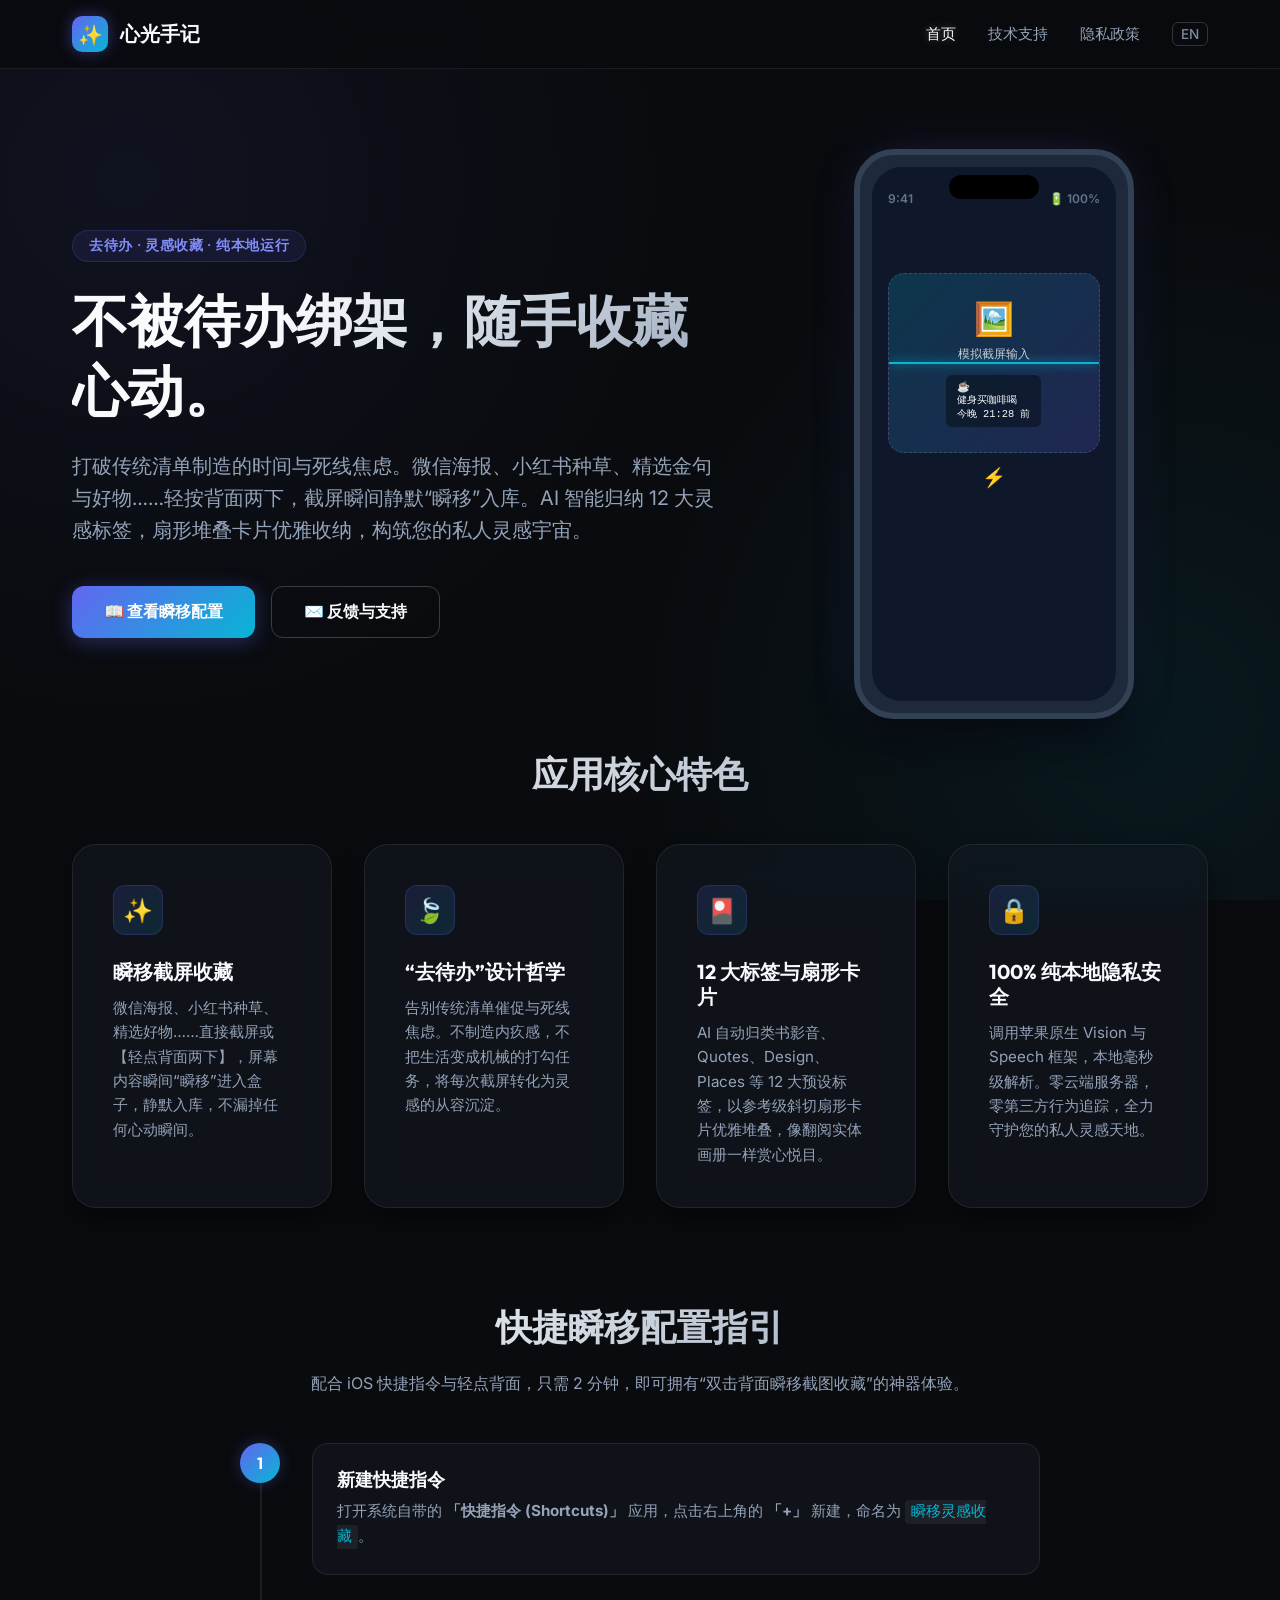
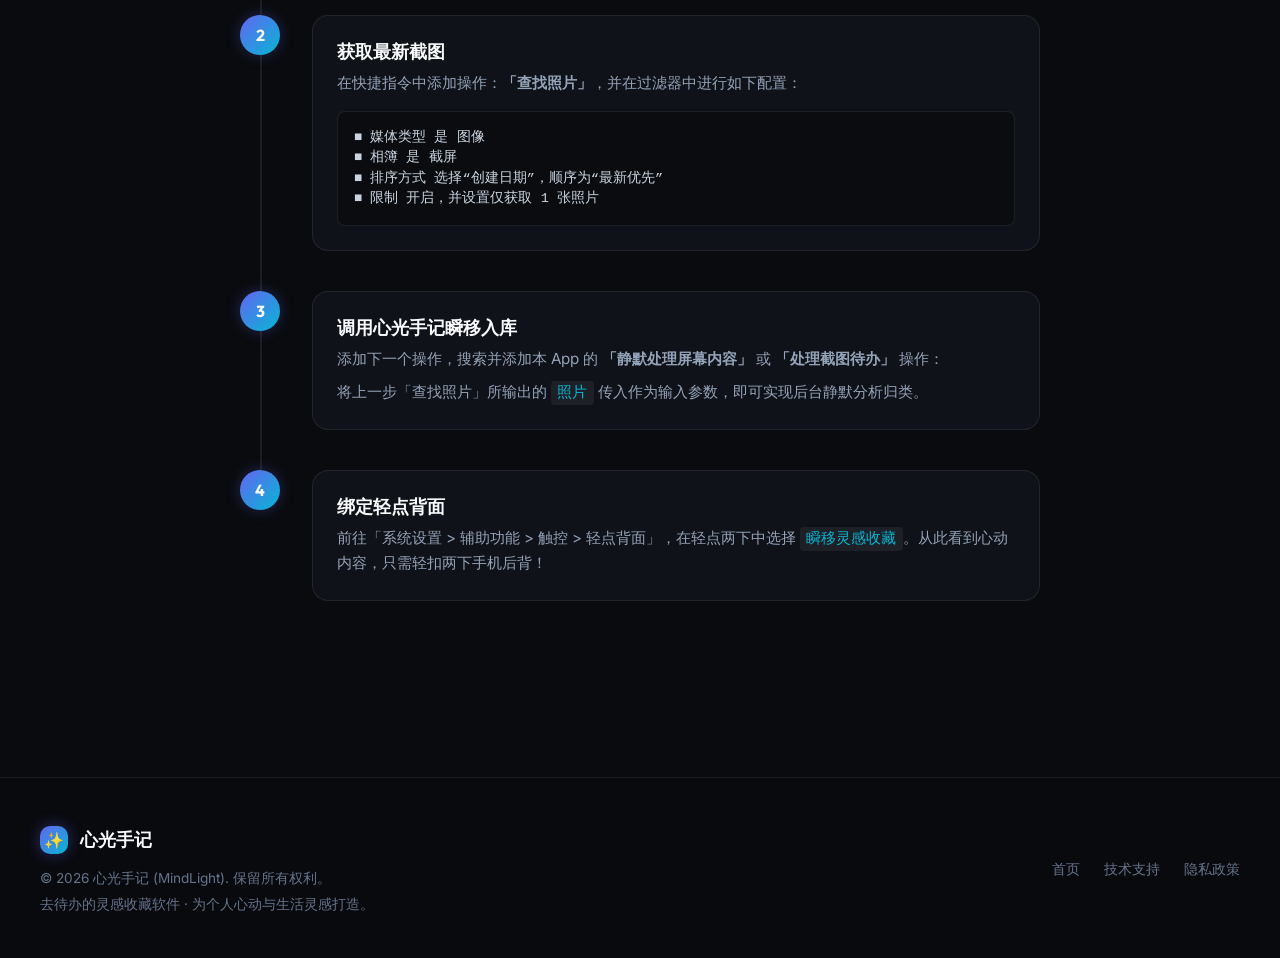
==== index.html @ c36dfdf9 "feat: update website branding and positioning to MindLight (心光手记) - 去待办灵感收藏软件" ====
<!DOCTYPE html>
<html lang="zh-CN">
<head>
  <meta charset="UTF-8">
  <meta name="viewport" content="width=device-width, initial-scale=1.0">
  <meta name="description" content="心光手记 (MindLight) 官方网站 - 去待办的截图灵感收藏软件。轻点背面瞬移入库，告别清单焦虑与死线绑架，12大类标签扇形堆叠卡片，100% 本地离线隐私安全。">
  <title>心光手记 - 去待办的灵感收藏软件</title>
  <link rel="stylesheet" href="styles.css">
</head>
<body>

  <!-- Navigation -->
  <header>
    <div class="nav-container">
      <a href="index.html" class="logo">
        <div class="logo-icon">✨</div>
        <span>心光手记</span>
      </a>
      <nav>
        <ul>
          <li><a href="index.html" class="active">首页</a></li>
          <li><a href="support.html">技术支持</a></li>
          <li><a href="privacy.html">隐私政策</a></li>
          <li><a href="index_en.html" style="opacity: 0.85; font-size: 0.85rem; padding: 0.2rem 0.5rem; border: 1px solid rgba(255,255,255,0.2); border-radius: 6px;">EN</a></li>
        </ul>
      </nav>
    </div>
  </header>

  <!-- Main Showcase -->
  <main>
    <section class="hero">
      <div class="hero-content">
        <div class="badge">去待办 · 灵感收藏 · 纯本地运行</div>
        <h1>不被待办绑架，随手收藏心动。</h1>
        <p class="hero-subtitle">
          打破传统清单制造的时间与死线焦虑。微信海报、小红书种草、精选金句与好物……轻按背面两下，截屏瞬间静默“瞬移”入库。AI 智能归纳 12 大灵感标签，扇形堆叠卡片优雅收纳，构筑您的私人灵感宇宙。
        </p>
        <div class="hero-actions">
          <a href="#guide" class="btn btn-primary">📖 查看瞬移配置</a>
          <a href="support.html" class="btn btn-secondary">✉️ 反馈与支持</a>
        </div>
      </div>
      
      <!-- CSS Animated Mockup -->
      <div class="hero-visual">
        <div class="mockup-container">
          <div class="phone-screen">
            <div class="phone-island"></div>
            <div class="phone-header">
              <span>9:41</span>
              <span>🔋 100%</span>
            </div>
            
            <div class="mockup-screen-flow">
              <!-- Screenshot Box -->
              <div class="mockup-image-box">
                <span style="font-size: 2rem;">🖼️</span>
                <span style="font-size: 0.75rem; opacity: 0.8; font-weight: 500;">模拟截屏输入</span>
                <div style="background: rgba(0,0,0,0.4); padding: 0.35rem 0.65rem; border-radius: 6px; font-size: 0.65rem; font-family: monospace; text-align: left; margin-top: 0.25rem;">
                  ☕️<br>健身买咖啡喝<br>今晚 21:28 前
                </div>
                <div class="mockup-ocr-line"></div>
              </div>
              
              <!-- Process Transition -->
              <div style="text-align: center; color: var(--secondary); font-size: 1.2rem; margin: -0.25rem 0;">
                ⚡️
              </div>
              
              <!-- Parsed Capsule -->
              <div class="mockup-capsule">
                <div style="display: flex; justify-content: space-between; align-items: center; border-bottom: 1px solid rgba(255,255,255,0.08); padding-bottom: 0.35rem;">
                  <span style="font-weight: 600; font-size: 0.85rem; color: #fff;">☕️ 咖啡待办</span>
                  <span style="background: #10b981; color: #fff; font-size: 0.6rem; padding: 0.1rem 0.35rem; border-radius: 9999px;">0/1 已完成</span>
                </div>
                <div style="font-size: 0.75rem; color: var(--text-secondary); margin-top: 0.25rem;">
                  🏃 健身买咖啡喝
                </div>
                <div style="font-size: 0.65rem; color: var(--accent); margin-top: 0.25rem; display: flex; align-items: center; gap: 0.25rem;">
                  <span>⏰ 截止时间:</span>
                  <span style="font-weight: 500;">今天 21:28</span>
                </div>
                <div style="font-size: 0.6rem; color: #64748b; margin-top: 0.25rem; text-align: right;">
                  🔄 已同步系统提醒事项
                </div>
              </div>
            </div>
          </div>
        </div>
      </div>
    </section>

    <!-- Key Features Grid -->
    <section>
      <h2>应用核心特色</h2>
      <div class="features-grid">
        <div class="glass-card feature-card">
          <div class="feature-icon">✨</div>
          <h3>瞬移截屏收藏</h3>
          <p>微信海报、小红书种草、精选好物……直接截屏或【轻点背面两下】，屏幕内容瞬间“瞬移”进入盒子，静默入库，不漏掉任何心动瞬间。</p>
        </div>
        <div class="glass-card feature-card">
          <div class="feature-icon">🍃</div>
          <h3>“去待办”设计哲学</h3>
          <p>告别传统清单催促与死线焦虑。不制造内疚感，不把生活变成机械的打勾任务，将每次截屏转化为灵感的从容沉淀。</p>
        </div>
        <div class="glass-card feature-card">
          <div class="feature-icon">🎴</div>
          <h3>12 大标签与扇形卡片</h3>
          <p>AI 自动归类书影音、Quotes、Design、Places 等 12 大预设标签，以参考级斜切扇形卡片优雅堆叠，像翻阅实体画册一样赏心悦目。</p>
        </div>
        <div class="glass-card feature-card">
          <div class="feature-icon">🔒</div>
          <h3>100% 纯本地隐私安全</h3>
          <p>调用苹果原生 Vision 与 Speech 框架，本地毫秒级解析。零云端服务器，零第三方行为追踪，全力守护您的私人灵感天地。</p>
        </div>
      </div>
    </section>

    <!-- Setup Guide -->
    <section id="guide" class="guide-section">
      <h2 style="margin-bottom: 1.5rem;">快捷瞬移配置指引</h2>
      <p style="text-align: center; color: var(--text-secondary); margin-bottom: 3rem; font-size: 1rem;">
        配合 iOS 快捷指令与轻点背面，只需 2 分钟，即可拥有“双击背面瞬移截图收藏”的神器体验。
      </p>

      <div class="guide-step">
        <div class="step-num">1</div>
        <div class="step-content">
          <h3>新建快捷指令</h3>
          <p>打开系统自带的 <b>「快捷指令 (Shortcuts)」</b> 应用，点击右上角的 <b>「+」</b> 新建，命名为 <code>瞬移灵感收藏</code>。</p>
        </div>
      </div>

      <div class="guide-step">
        <div class="step-num">2</div>
        <div class="step-content">
          <h3>获取最新截图</h3>
          <p>在快捷指令中添加操作：<b>「查找照片」</b>，并在过滤器中进行如下配置：</p>
          <div class="guide-shortcut-code">■ 媒体类型 是 图像
■ 相簿 是 截屏
■ 排序方式 选择“创建日期”，顺序为“最新优先”
■ 限制 开启，并设置仅获取 1 张照片</div>
        </div>
      </div>

      <div class="guide-step">
        <div class="step-num">3</div>
        <div class="step-content">
          <h3>调用心光手记瞬移入库</h3>
          <p>添加下一个操作，搜索并添加本 App 的 <b>「静默处理屏幕内容」</b> 或 <b>「处理截图待办」</b> 操作：</p>
          <p style="margin-top: 0.5rem;">将上一步「查找照片」所输出的 <code>照片</code> 传入作为输入参数，即可实现后台静默分析归类。</p>
        </div>
      </div>

      <div class="guide-step">
        <div class="step-num">4</div>
        <div class="step-content">
          <h3>绑定轻点背面</h3>
          <p>前往「系统设置 > 辅助功能 > 触控 > 轻点背面」，在轻点两下中选择 <code>瞬移灵感收藏</code>。从此看到心动内容，只需轻扣两下手机后背！</p>
        </div>
      </div>
    </section>
  </main>

  <!-- Footer -->
  <footer>
    <div class="footer-content">
      <div class="footer-info">
        <div class="logo" style="margin-bottom: 0.5rem;">
          <div class="logo-icon" style="width:28px; height:28px; font-size: 1rem;">✨</div>
          <span style="font-size: 1.1rem;">心光手记</span>
        </div>
        <p>© 2026 心光手记 (MindLight). 保留所有权利。</p>
        <p>去待办的灵感收藏软件 · 为个人心动与生活灵感打造。</p>
      </div>
      <div class="footer-links">
        <a href="index.html">首页</a>
        <a href="support.html">技术支持</a>
        <a href="privacy.html">隐私政策</a>
      </div>
    </div>
  </footer>

  <script src="app.js"></script>
</body>
</html>
---- styles.css ----
@import url('https://fonts.googleapis.com/css2?family=Inter:wght@300;400;500;600;700&family=Outfit:wght@400;500;600;700;800&display=swap');

:root {
  /* Color Palette */
  --bg-main: #090b0e;
  --bg-card: rgba(20, 24, 33, 0.6);
  --bg-card-hover: rgba(28, 33, 45, 0.7);
  --border-light: rgba(255, 255, 255, 0.08);
  --border-focus: rgba(99, 102, 241, 0.5);
  
  --primary: #6366f1; /* Indigo */
  --primary-glow: rgba(99, 102, 241, 0.15);
  --secondary: #06b6d4; /* Cyan */
  --accent: #d946ef; /* Pink */
  
  --text-primary: #f8fafc;
  --text-secondary: #94a3b8;
  --text-muted: #64748b;
  
  --shadow-sm: 0 2px 8px -2px rgba(0, 0, 0, 0.5);
  --shadow-md: 0 12px 24px -4px rgba(0, 0, 0, 0.6);
  --shadow-lg: 0 20px 40px -8px rgba(0, 0, 0, 0.8), 0 0 50px -10px rgba(99, 102, 241, 0.25);
  
  --transition-fast: 0.2s cubic-bezier(0.16, 1, 0.3, 1);
  --transition-normal: 0.3s cubic-bezier(0.16, 1, 0.3, 1);
  --transition-slow: 0.5s cubic-bezier(0.16, 1, 0.3, 1);

  --font-display: 'Outfit', -apple-system, BlinkMacSystemFont, "Segoe UI", Roboto, sans-serif;
  --font-body: 'Inter', -apple-system, BlinkMacSystemFont, "Segoe UI", Roboto, sans-serif;
}

/* Reset & Base Styles */
* {
  box-sizing: border-box;
  margin: 0;
  padding: 0;
}

html {
  scroll-behavior: smooth;
  background-color: var(--bg-main);
  color: var(--text-primary);
  font-family: var(--font-body);
  -webkit-font-smoothing: antialiased;
}

body {
  min-height: 100vh;
  display: flex;
  flex-direction: column;
  background-image: 
    radial-gradient(circle at 10% 20%, rgba(99, 102, 241, 0.08) 0%, transparent 40%),
    radial-gradient(circle at 90% 80%, rgba(6, 182, 212, 0.08) 0%, transparent 40%);
  background-attachment: fixed;
  overflow-x: hidden;
}

/* Navigation Header */
header {
  position: sticky;
  top: 0;
  z-index: 100;
  background: rgba(9, 11, 14, 0.7);
  backdrop-filter: blur(12px);
  -webkit-backdrop-filter: blur(12px);
  border-bottom: 1px solid var(--border-light);
}

.nav-container {
  max-width: 1200px;
  margin: 0 auto;
  padding: 1rem 2rem;
  display: flex;
  justify-content: space-between;
  align-items: center;
}

.logo {
  display: flex;
  align-items: center;
  gap: 0.75rem;
  font-family: var(--font-display);
  font-weight: 700;
  font-size: 1.25rem;
  color: var(--text-primary);
  text-decoration: none;
  transition: transform var(--transition-fast);
}

.logo:hover {
  transform: scale(1.02);
}

.logo-icon {
  width: 36px;
  height: 36px;
  border-radius: 10px;
  background: linear-gradient(135deg, var(--primary), var(--secondary));
  display: flex;
  align-items: center;
  justify-content: center;
  font-size: 1.25rem;
  box-shadow: 0 0 15px rgba(99, 102, 241, 0.4);
}

nav ul {
  display: flex;
  list-style: none;
  gap: 2rem;
}

nav a {
  color: var(--text-secondary);
  text-decoration: none;
  font-weight: 500;
  font-size: 0.95rem;
  transition: color var(--transition-fast);
}

nav a:hover, nav a.active {
  color: var(--text-primary);
  text-shadow: 0 0 10px rgba(255, 255, 255, 0.3);
}

/* Main Content Container */
main {
  flex: 1;
  width: 100%;
  max-width: 1200px;
  margin: 0 auto;
  padding: 3rem 2rem 5rem;
}

/* Typography & Layouts */
h1, h2, h3, h4 {
  font-family: var(--font-display);
  font-weight: 700;
  line-height: 1.25;
}

h1 {
  font-size: 3.5rem;
  background: linear-gradient(135deg, var(--text-primary) 30%, var(--text-secondary) 100%);
  -webkit-background-clip: text;
  -webkit-text-fill-color: transparent;
  margin-bottom: 1.5rem;
}

h2 {
  font-size: 2.25rem;
  text-align: center;
  margin-bottom: 3rem;
  background: linear-gradient(135deg, #fff 0%, var(--text-secondary) 100%);
  -webkit-background-clip: text;
  -webkit-text-fill-color: transparent;
}

/* Glassmorphism Card Style */
.glass-card {
  background: var(--bg-card);
  backdrop-filter: blur(16px) saturate(180%);
  -webkit-backdrop-filter: blur(16px) saturate(180%);
  border: 1px solid var(--border-light);
  border-radius: 24px;
  padding: 2.5rem;
  box-shadow: var(--shadow-md);
  transition: transform var(--transition-normal), border-color var(--transition-normal), box-shadow var(--transition-normal);
}

.glass-card:hover {
  transform: translateY(-4px);
  border-color: rgba(255, 255, 255, 0.15);
  background: var(--bg-card-hover);
  box-shadow: 0 15px 30px -10px rgba(0,0,0,0.7), 0 0 25px -5px rgba(99, 102, 241, 0.1);
}

/* Button Styles */
.btn {
  display: inline-flex;
  align-items: center;
  justify-content: center;
  gap: 0.5rem;
  padding: 0.875rem 2rem;
  border-radius: 12px;
  font-family: var(--font-display);
  font-weight: 600;
  font-size: 1rem;
  text-decoration: none;
  cursor: pointer;
  transition: all var(--transition-fast);
}

.btn-primary {
  background: linear-gradient(135deg, var(--primary), var(--secondary));
  color: #fff;
  border: none;
  box-shadow: 0 4px 20px rgba(99, 102, 241, 0.35);
}

.btn-primary:hover {
  transform: translateY(-2px);
  box-shadow: 0 6px 25px rgba(99, 102, 241, 0.5);
  opacity: 0.95;
}

.btn-secondary {
  background: transparent;
  color: var(--text-primary);
  border: 1px solid rgba(255, 255, 255, 0.2);
}

.btn-secondary:hover {
  background: rgba(255, 255, 255, 0.05);
  border-color: var(--text-primary);
  transform: translateY(-2px);
}

/* Hero Section */
.hero {
  display: grid;
  grid-template-columns: 1.2fr 0.8fr;
  gap: 4rem;
  align-items: center;
  min-height: 70vh;
  padding: 2rem 0;
}

.hero-content {
  display: flex;
  flex-direction: column;
  align-items: flex-start;
}

.badge {
  background: rgba(99, 102, 241, 0.1);
  color: #818cf8;
  border: 1px solid rgba(99, 102, 241, 0.2);
  padding: 0.35rem 1rem;
  border-radius: 9999px;
  font-size: 0.85rem;
  font-weight: 600;
  margin-bottom: 1.5rem;
  letter-spacing: 0.05em;
  text-transform: uppercase;
}

.hero-subtitle {
  font-size: 1.25rem;
  color: var(--text-secondary);
  line-height: 1.6;
  margin-bottom: 2.5rem;
}

.hero-actions {
  display: flex;
  gap: 1rem;
}

/* Mockup Animation Visual */
.hero-visual {
  position: relative;
  display: flex;
  justify-content: center;
  align-items: center;
}

.mockup-container {
  width: 280px;
  height: 570px;
  border-radius: 40px;
  background: #1e293b;
  border: 6px solid #334155;
  box-shadow: var(--shadow-lg);
  position: relative;
  overflow: hidden;
  padding: 12px;
}

/* Dynamic CSS screenshot flow animation */
.phone-screen {
  width: 100%;
  height: 100%;
  border-radius: 30px;
  background: #0f172a;
  position: relative;
  display: flex;
  flex-direction: column;
  padding: 1.5rem 1rem;
  overflow: hidden;
}

.phone-header {
  height: 20px;
  display: flex;
  justify-content: space-between;
  font-size: 0.75rem;
  color: #64748b;
  font-weight: 600;
  margin-bottom: 1.5rem;
}

.phone-island {
  position: absolute;
  top: 8px;
  left: 50%;
  transform: translateX(-50%);
  width: 90px;
  height: 24px;
  background: #000;
  border-radius: 12px;
}

/* Animation Showcase inside Mockup */
.mockup-screen-flow {
  flex: 1;
  display: flex;
  flex-direction: column;
  gap: 1rem;
  justify-content: center;
}

.mockup-image-box {
  border-radius: 16px;
  height: 180px;
  background: linear-gradient(135deg, rgba(6, 182, 212, 0.2), rgba(99, 102, 241, 0.2));
  border: 1px dashed rgba(255,255,255,0.15);
  display: flex;
  align-items: center;
  justify-content: center;
  flex-direction: column;
  gap: 0.5rem;
  position: relative;
  overflow: hidden;
}

.mockup-image-box::before {
  content: '';
  position: absolute;
  top: 0;
  left: -100%;
  width: 100%;
  height: 100%;
  background: linear-gradient(90deg, transparent, rgba(255,255,255,0.1), transparent);
  animation: scanning 3s infinite;
}

.mockup-ocr-line {
  position: absolute;
  left: 0;
  right: 0;
  height: 2px;
  background: var(--secondary);
  box-shadow: 0 0 10px var(--secondary);
  animation: scanLine 3s infinite;
}

.mockup-capsule {
  background: rgba(255,255,255,0.05);
  border: 1px solid rgba(255,255,255,0.1);
  border-radius: 16px;
  padding: 1rem;
  display: flex;
  flex-direction: column;
  gap: 0.5rem;
  opacity: 0;
  transform: translateY(10px);
  animation: showCapsule 6s infinite;
}

/* Feature Grid */
.features-grid {
  display: grid;
  grid-template-columns: repeat(auto-fit, minmax(260px, 1fr));
  gap: 2rem;
  margin-bottom: 6rem;
}

.feature-card {
  text-align: left;
}

.feature-icon {
  width: 50px;
  height: 50px;
  border-radius: 12px;
  background: linear-gradient(135deg, rgba(99, 102, 241, 0.15), rgba(6, 182, 212, 0.15));
  border: 1px solid rgba(99, 102, 241, 0.2);
  display: flex;
  align-items: center;
  justify-content: center;
  font-size: 1.5rem;
  margin-bottom: 1.5rem;
  color: #818cf8;
}

.feature-card h3 {
  margin-bottom: 0.75rem;
  font-size: 1.25rem;
}

.feature-card p {
  color: var(--text-secondary);
  line-height: 1.6;
  font-size: 0.95rem;
}

/* Guide Section */
.guide-section {
  max-width: 800px;
  margin: 0 auto 6rem;
}

.guide-step {
  display: flex;
  gap: 2rem;
  margin-bottom: 2.5rem;
  position: relative;
}

.guide-step::before {
  content: '';
  position: absolute;
  top: 40px;
  left: 20px;
  bottom: -40px;
  width: 2px;
  background: var(--border-light);
}

.guide-step:last-child::before {
  display: none;
}

.step-num {
  width: 40px;
  height: 40px;
  border-radius: 50%;
  background: linear-gradient(135deg, var(--primary), var(--secondary));
  font-family: var(--font-display);
  font-weight: 700;
  display: flex;
  align-items: center;
  justify-content: center;
  flex-shrink: 0;
  box-shadow: 0 0 15px rgba(99, 102, 241, 0.3);
}

.step-content {
  background: var(--bg-card);
  border: 1px solid var(--border-light);
  border-radius: 16px;
  padding: 1.5rem;
  width: 100%;
}

.step-content h3 {
  font-size: 1.15rem;
  margin-bottom: 0.5rem;
  color: var(--text-primary);
}

.step-content p {
  color: var(--text-secondary);
  line-height: 1.6;
  font-size: 0.95rem;
}

.step-content code {
  font-family: monospace;
  background: rgba(255,255,255,0.06);
  padding: 0.2rem 0.4rem;
  border-radius: 4px;
  color: var(--secondary);
}

.guide-shortcut-code {
  margin-top: 1rem;
  background: rgba(0,0,0,0.3) !important;
  border: 1px solid var(--border-light);
  border-radius: 8px;
  padding: 1rem;
  font-family: monospace;
  font-size: 0.85rem;
  color: #cbd5e1;
  white-space: pre-wrap;
  line-height: 1.5;
}

/* Feedback/Support Form styling */
.support-container {
  max-width: 650px;
  margin: 0 auto;
}

.form-group {
  margin-bottom: 1.5rem;
  display: flex;
  flex-direction: column;
  gap: 0.5rem;
  text-align: left;
}

.form-group label {
  font-weight: 500;
  font-size: 0.9rem;
  color: var(--text-secondary);
}

.form-control {
  width: 100%;
  padding: 0.85rem 1rem;
  border-radius: 10px;
  border: 1px solid var(--border-light);
  background: rgba(0, 0, 0, 0.2);
  color: var(--text-primary);
  font-family: var(--font-body);
  font-size: 0.95rem;
  transition: all var(--transition-fast);
}

.form-control:focus {
  outline: none;
  border-color: var(--primary);
  box-shadow: 0 0 0 3px rgba(99, 102, 241, 0.15);
  background: rgba(0, 0, 0, 0.4);
}

select.form-control option {
  background-color: #0f172a;
  color: var(--text-primary);
}

textarea.form-control {
  resize: vertical;
  min-height: 120px;
}

.file-dropzone {
  border: 2px dashed var(--border-light);
  border-radius: 12px;
  padding: 2rem;
  text-align: center;
  cursor: pointer;
  background: rgba(255,255,255,0.01);
  transition: all var(--transition-fast);
  display: flex;
  flex-direction: column;
  align-items: center;
  gap: 0.5rem;
}

.file-dropzone:hover, .file-dropzone.dragover {
  border-color: var(--primary);
  background: rgba(99, 102, 241, 0.02);
}

.file-dropzone svg {
  color: var(--text-secondary);
}

.preview-container {
  display: flex;
  flex-wrap: wrap;
  gap: 1rem;
  margin-top: 1rem;
}

.preview-item {
  position: relative;
  width: 80px;
  height: 80px;
  border-radius: 8px;
  overflow: hidden;
  border: 1px solid var(--border-light);
}

.preview-item img {
  width: 100%;
  height: 100%;
  object-fit: cover;
}

.preview-item-remove {
  position: absolute;
  top: 2px;
  right: 2px;
  background: rgba(0,0,0,0.6);
  border-radius: 50%;
  width: 18px;
  height: 18px;
  display: flex;
  align-items: center;
  justify-content: center;
  cursor: pointer;
  font-size: 10px;
}

/* Privacy Policy Layout */
.privacy-container {
  max-width: 800px;
  margin: 0 auto;
  line-height: 1.8;
  color: var(--text-secondary);
}

.privacy-card h3 {
  margin-top: 2rem;
  margin-bottom: 0.75rem;
  color: var(--text-primary);
  font-size: 1.25rem;
}

.privacy-card p {
  margin-bottom: 1rem;
}

.privacy-card ul {
  list-style-type: disc;
  padding-left: 1.5rem;
  margin-bottom: 1.5rem;
}

.privacy-card li {
  margin-bottom: 0.5rem;
}

/* Footer Section */
footer {
  border-top: 1px solid var(--border-light);
  padding: 3rem 2rem;
  background: rgba(9,11,14,0.8);
}

.footer-content {
  max-width: 1200px;
  margin: 0 auto;
  display: flex;
  justify-content: space-between;
  align-items: center;
  flex-wrap: wrap;
  gap: 1.5rem;
}

.footer-info {
  display: flex;
  flex-direction: column;
  gap: 0.5rem;
}

.footer-info p {
  color: var(--text-muted);
  font-size: 0.85rem;
}

.footer-links {
  display: flex;
  gap: 1.5rem;
}

.footer-links a {
  color: var(--text-muted);
  text-decoration: none;
  font-size: 0.85rem;
  transition: color var(--transition-fast);
}

.footer-links a:hover {
  color: var(--text-primary);
}

/* Modal Popup Dialog (Success State) */
.modal-overlay {
  position: fixed;
  top: 0;
  left: 0;
  right: 0;
  bottom: 0;
  background: rgba(0, 0, 0, 0.7);
  backdrop-filter: blur(8px);
  z-index: 1000;
  display: none;
  align-items: center;
  justify-content: center;
  opacity: 0;
  transition: opacity var(--transition-normal);
}

.modal-overlay.active {
  display: flex;
  opacity: 1;
}

.modal-content {
  max-width: 500px;
  width: 90%;
  text-align: center;
  background: #0f172a;
  border: 1px solid var(--border-light);
  box-shadow: var(--shadow-lg);
  border-radius: 24px;
  padding: 2.5rem;
  transform: translateY(20px);
  transition: transform var(--transition-normal);
}

.modal-overlay.active .modal-content {
  transform: translateY(0);
}

.modal-icon {
  width: 60px;
  height: 60px;
  border-radius: 50%;
  background: rgba(16, 185, 129, 0.1);
  color: #10b981;
  display: flex;
  align-items: center;
  justify-content: center;
  font-size: 2rem;
  margin: 0 auto 1.5rem;
  box-shadow: 0 0 15px rgba(16, 185, 129, 0.2);
}

.modal-content h3 {
  font-size: 1.5rem;
  margin-bottom: 0.75rem;
}

.modal-content p {
  color: var(--text-secondary);
  font-size: 0.95rem;
  line-height: 1.6;
  margin-bottom: 1.5rem;
}

.modal-actions {
  display: flex;
  flex-direction: column;
  gap: 0.75rem;
}

/* Custom Notification Toast */
.toast {
  position: fixed;
  bottom: 2rem;
  right: 2rem;
  background: var(--bg-card);
  border: 1px solid var(--border-light);
  backdrop-filter: blur(12px);
  border-radius: 12px;
  padding: 1rem 1.5rem;
  display: flex;
  align-items: center;
  gap: 0.75rem;
  box-shadow: var(--shadow-md);
  z-index: 2000;
  transform: translateY(100px);
  opacity: 0;
  transition: all var(--transition-normal);
}

.toast.active {
  transform: translateY(0);
  opacity: 1;
}

.toast-icon {
  color: var(--secondary);
  font-size: 1.25rem;
}

.toast-content {
  font-size: 0.9rem;
  font-weight: 500;
}

/* Animations */
@keyframes scanning {
  0% { left: -100%; }
  50% { left: 100%; }
  100% { left: 100%; }
}

@keyframes scanLine {
  0% { top: 0px; opacity: 1; }
  50% { top: 180px; opacity: 1; }
  51% { top: 180px; opacity: 0; }
  100% { top: 0px; opacity: 0; }
}

@keyframes showCapsule {
  0%, 45% { opacity: 0; transform: translateY(10px); }
  55%, 90% { opacity: 1; transform: translateY(0); }
  95%, 100% { opacity: 0; transform: translateY(-10px); }
}

/* Responsive Breakpoints */
@media (max-width: 900px) {
  .hero {
    grid-template-columns: 1fr;
    text-align: center;
    gap: 3rem;
  }
  .hero-content {
    align-items: center;
  }
  h1 {
    font-size: 2.75rem;
  }
  .hero-actions {
    justify-content: center;
  }
  .hero-visual {
    order: -1;
  }
  .guide-step {
    flex-direction: column;
    gap: 1rem;
  }
  .guide-step::before {
    left: 20px;
    top: 40px;
    bottom: -20px;
  }
}

@media (max-width: 600px) {
  main {
    padding: 2rem 1rem 4rem;
  }
  .nav-container {
    padding: 1rem;
  }
  nav ul {
    gap: 1rem;
  }
  h1 {
    font-size: 2.25rem;
  }
  .hero-actions {
    flex-direction: column;
    width: 100%;
  }
  .btn {
    width: 100%;
  }
  .glass-card {
    padding: 1.5rem;
  }
  .footer-content {
    flex-direction: column;
    text-align: center;
  }
}
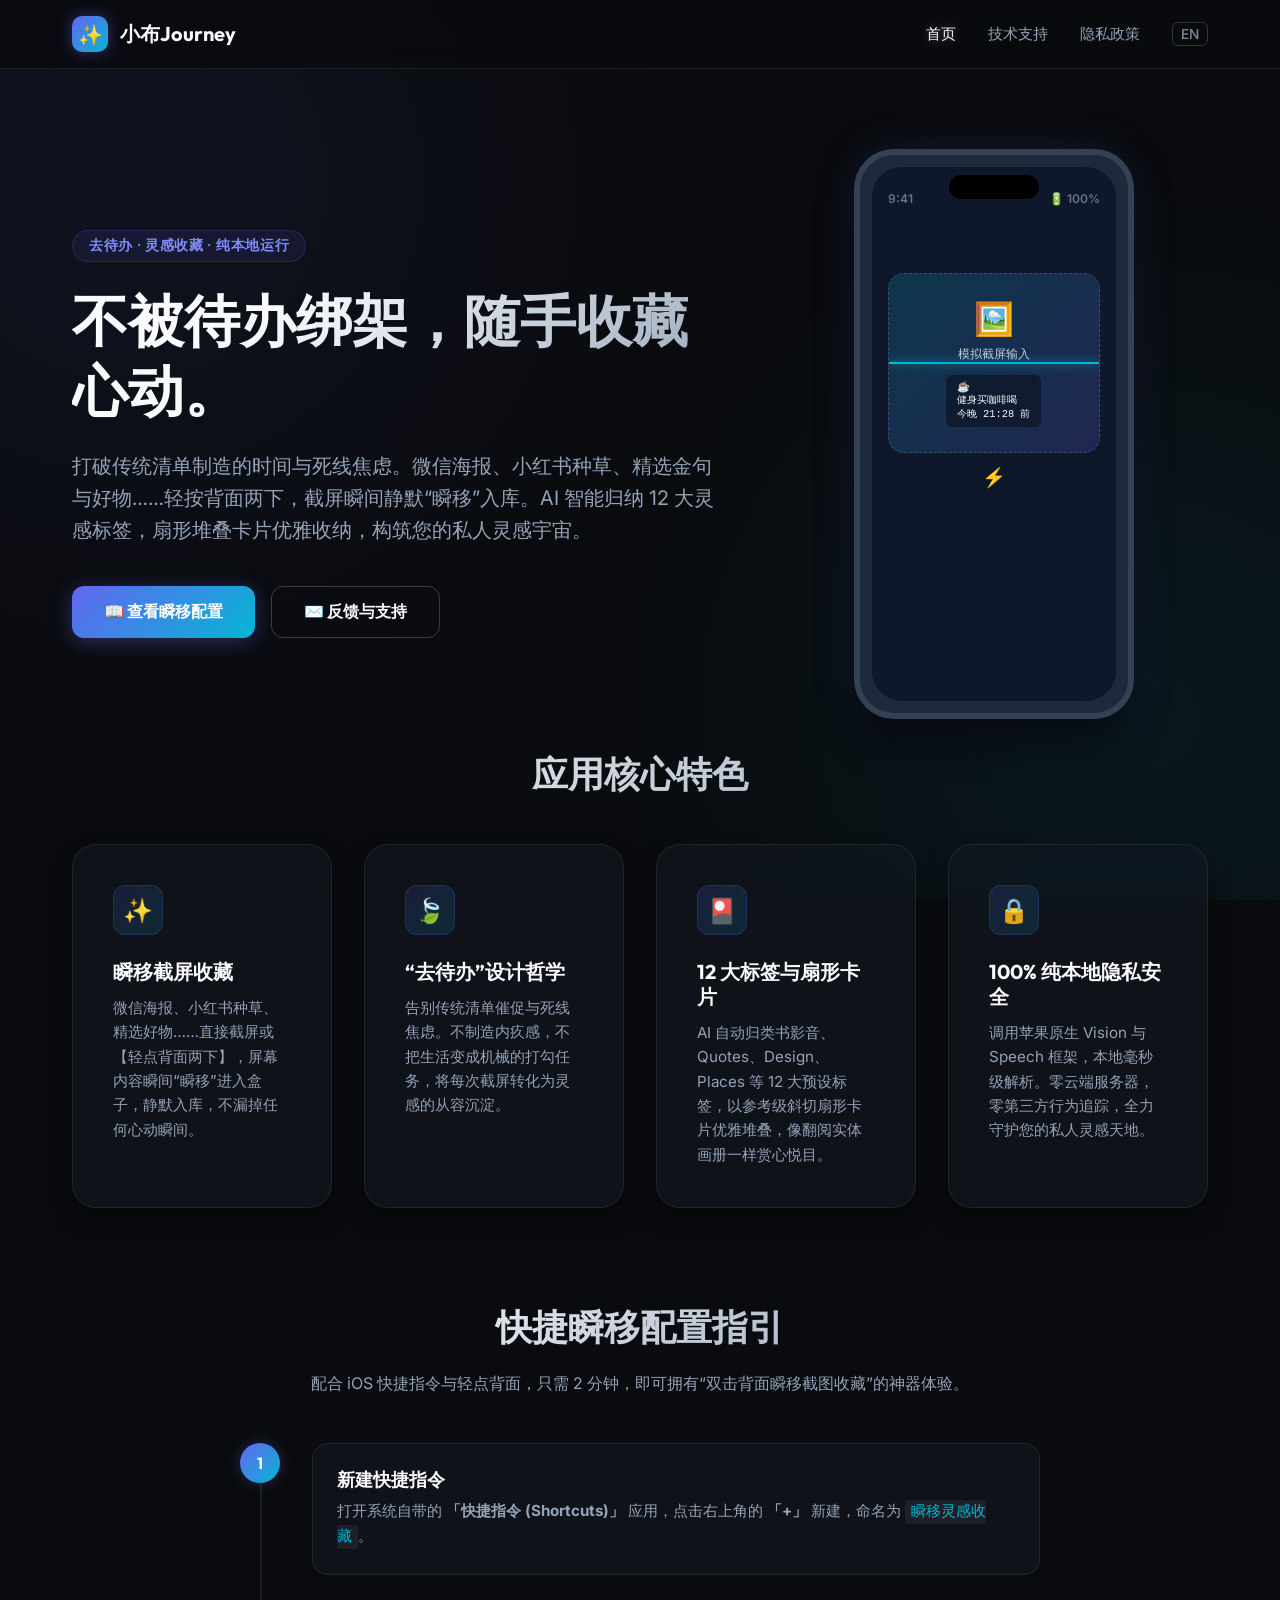
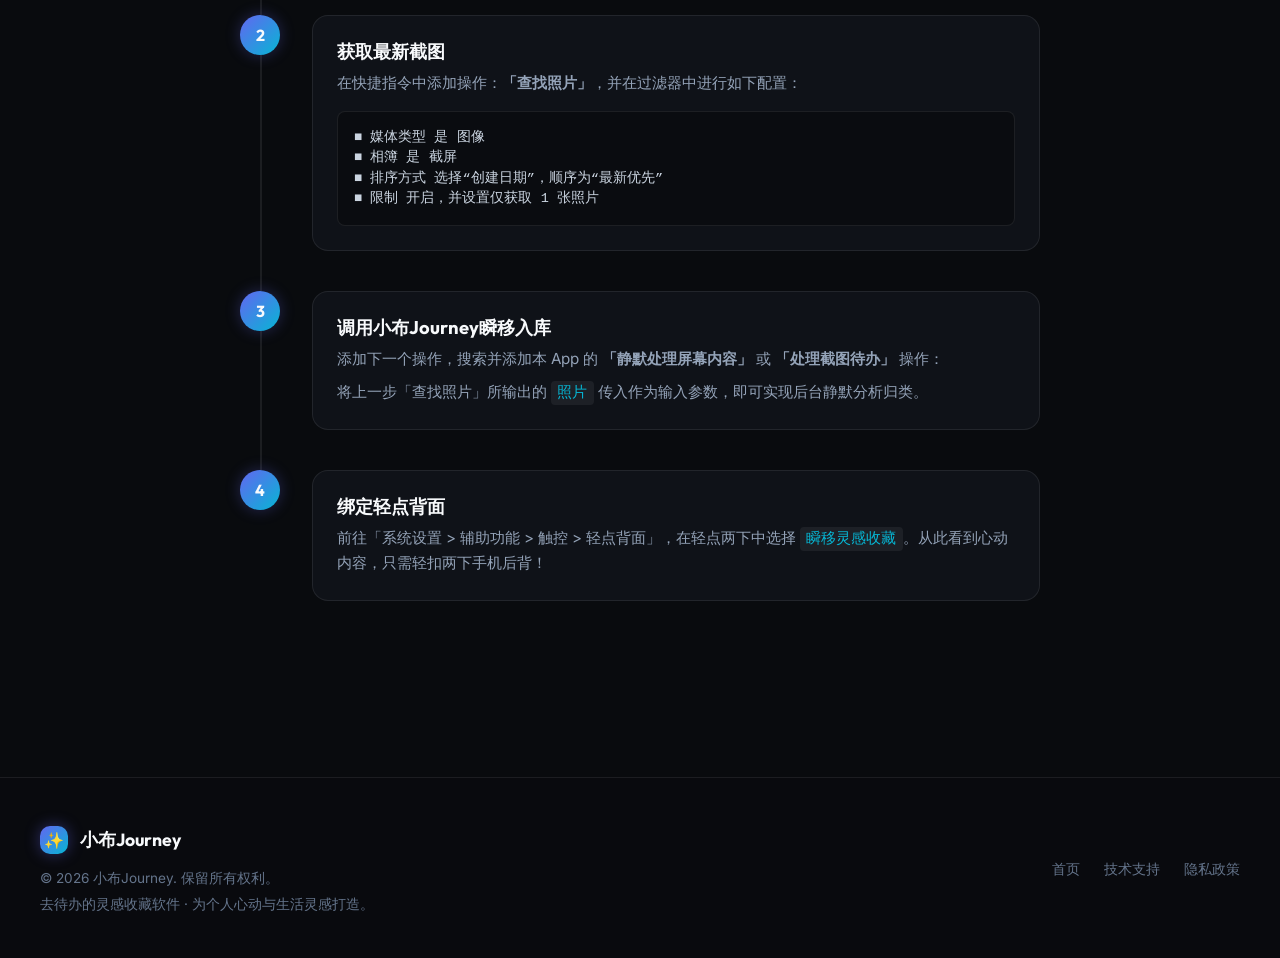
==== commit 4f215929: "feat: update app brand and name to 小布Journey (Xiaobu Journey)" ====
--- a/index.html
+++ b/index.html
@@ -3,8 +3,8 @@
 <head>
   <meta charset="UTF-8">
   <meta name="viewport" content="width=device-width, initial-scale=1.0">
-  <meta name="description" content="心光手记 (MindLight) 官方网站 - 去待办的截图灵感收藏软件。轻点背面瞬移入库，告别清单焦虑与死线绑架，12大类标签扇形堆叠卡片，100% 本地离线隐私安全。">
-  <title>心光手记 - 去待办的灵感收藏软件</title>
+  <meta name="description" content="小布Journey 官方网站 - 去待办的截图灵感收藏软件。轻点背面瞬移入库，告别清单焦虑与死线绑架，12大类标签扇形堆叠卡片，100% 本地离线隐私安全。">
+  <title>小布Journey - 去待办的灵感收藏软件</title>
   <link rel="stylesheet" href="styles.css">
 </head>
 <body>
@@ -14,7 +14,7 @@
     <div class="nav-container">
       <a href="index.html" class="logo">
         <div class="logo-icon">✨</div>
-        <span>心光手记</span>
+        <span>小布Journey</span>
       </a>
       <nav>
         <ul>
@@ -148,7 +148,7 @@
       <div class="guide-step">
         <div class="step-num">3</div>
         <div class="step-content">
-          <h3>调用心光手记瞬移入库</h3>
+          <h3>调用小布Journey瞬移入库</h3>
           <p>添加下一个操作，搜索并添加本 App 的 <b>「静默处理屏幕内容」</b> 或 <b>「处理截图待办」</b> 操作：</p>
           <p style="margin-top: 0.5rem;">将上一步「查找照片」所输出的 <code>照片</code> 传入作为输入参数，即可实现后台静默分析归类。</p>
         </div>
@@ -170,9 +170,9 @@
       <div class="footer-info">
         <div class="logo" style="margin-bottom: 0.5rem;">
           <div class="logo-icon" style="width:28px; height:28px; font-size: 1rem;">✨</div>
-          <span style="font-size: 1.1rem;">心光手记</span>
+          <span style="font-size: 1.1rem;">小布Journey</span>
         </div>
-        <p>© 2026 心光手记 (MindLight). 保留所有权利。</p>
+        <p>© 2026 小布Journey. 保留所有权利。</p>
         <p>去待办的灵感收藏软件 · 为个人心动与生活灵感打造。</p>
       </div>
       <div class="footer-links">
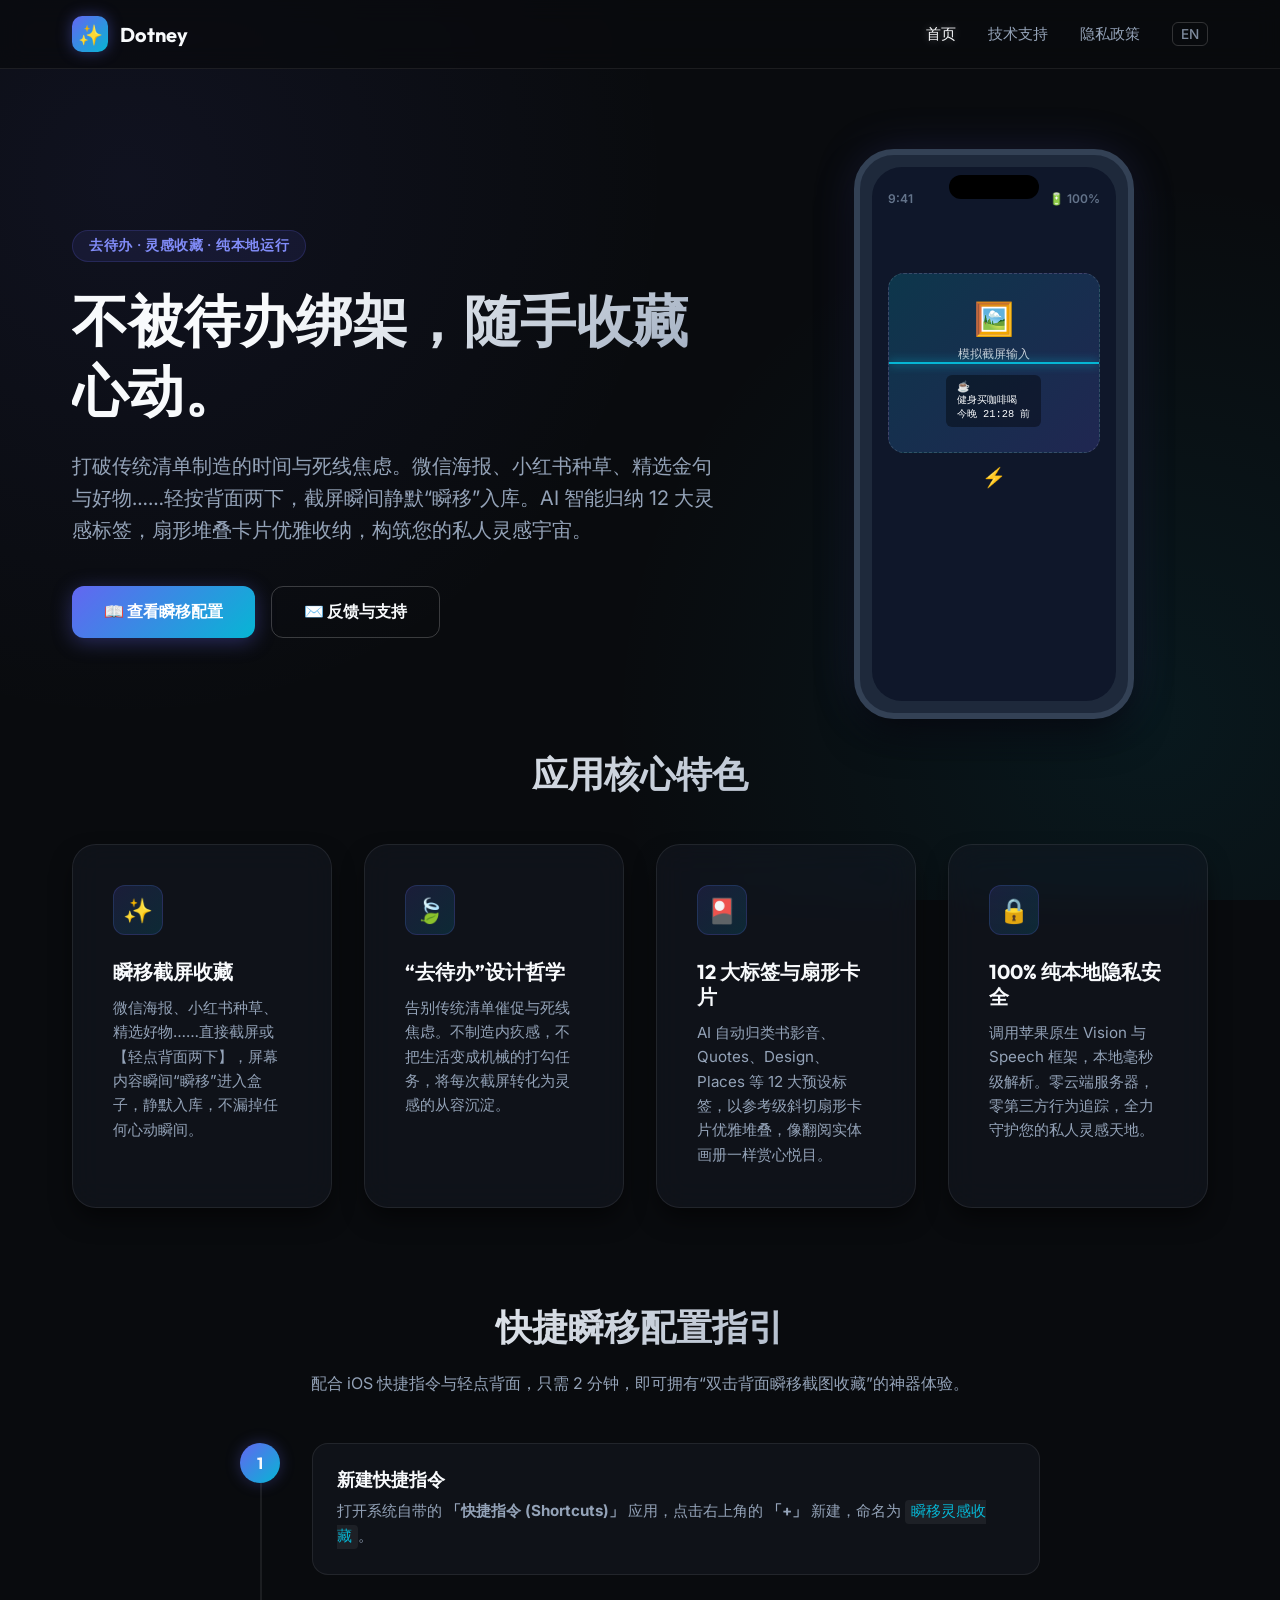
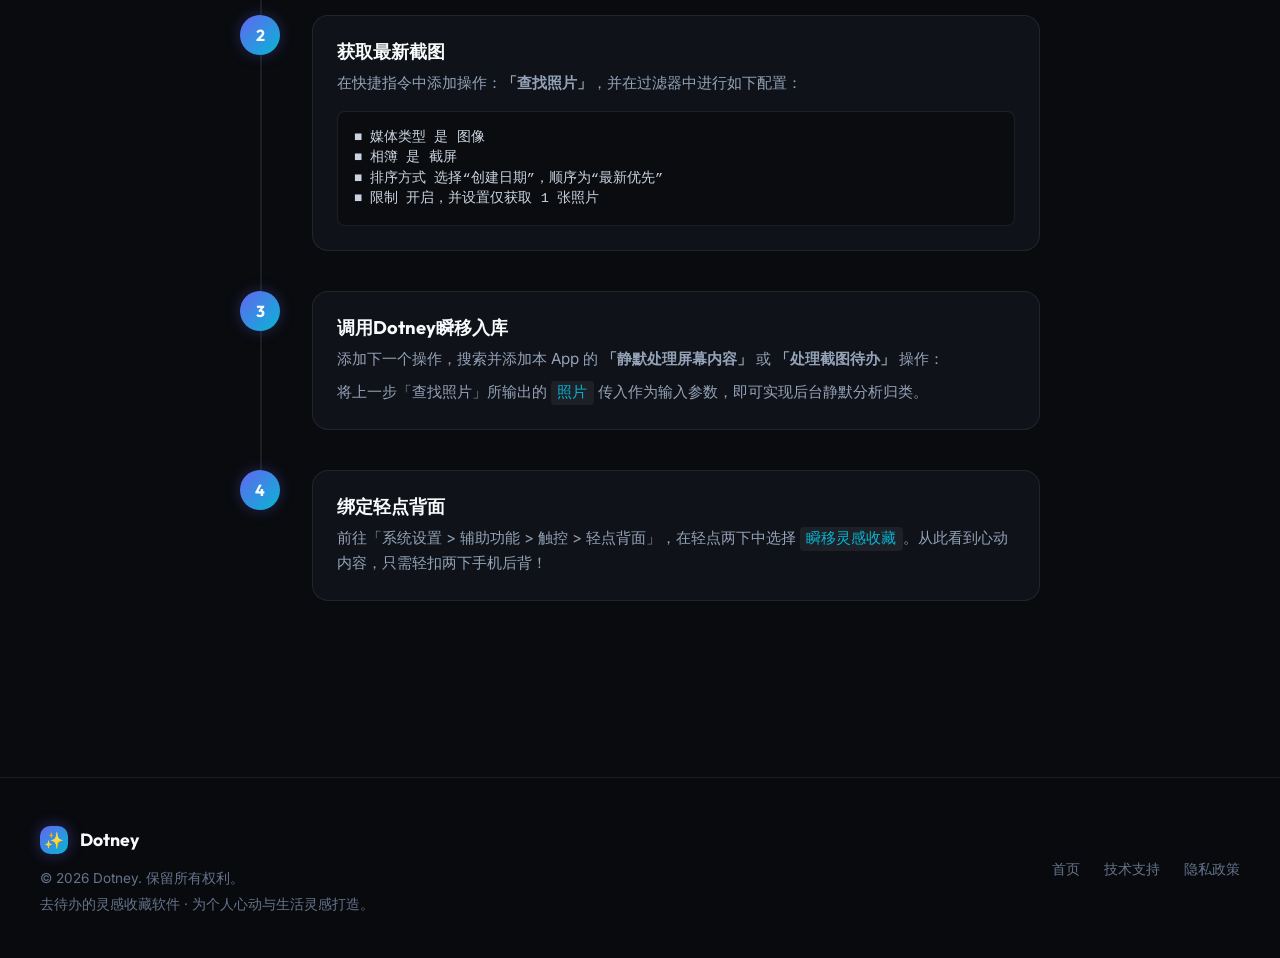
==== commit 1797b12c: "Update app branding to Dotney" ====
--- a/index.html
+++ b/index.html
@@ -3,8 +3,8 @@
 <head>
   <meta charset="UTF-8">
   <meta name="viewport" content="width=device-width, initial-scale=1.0">
-  <meta name="description" content="小布Journey 官方网站 - 去待办的截图灵感收藏软件。轻点背面瞬移入库，告别清单焦虑与死线绑架，12大类标签扇形堆叠卡片，100% 本地离线隐私安全。">
-  <title>小布Journey - 去待办的灵感收藏软件</title>
+  <meta name="description" content="Dotney 官方网站 - 去待办的截图灵感收藏软件。轻点背面瞬移入库，告别清单焦虑与死线绑架，12大类标签扇形堆叠卡片，100% 本地离线隐私安全。">
+  <title>Dotney - 去待办的灵感收藏软件</title>
   <link rel="stylesheet" href="styles.css">
 </head>
 <body>
@@ -14,7 +14,7 @@
     <div class="nav-container">
       <a href="index.html" class="logo">
         <div class="logo-icon">✨</div>
-        <span>小布Journey</span>
+        <span>Dotney</span>
       </a>
       <nav>
         <ul>
@@ -148,7 +148,7 @@
       <div class="guide-step">
         <div class="step-num">3</div>
         <div class="step-content">
-          <h3>调用小布Journey瞬移入库</h3>
+          <h3>调用Dotney瞬移入库</h3>
           <p>添加下一个操作，搜索并添加本 App 的 <b>「静默处理屏幕内容」</b> 或 <b>「处理截图待办」</b> 操作：</p>
           <p style="margin-top: 0.5rem;">将上一步「查找照片」所输出的 <code>照片</code> 传入作为输入参数，即可实现后台静默分析归类。</p>
         </div>
@@ -170,9 +170,9 @@
       <div class="footer-info">
         <div class="logo" style="margin-bottom: 0.5rem;">
           <div class="logo-icon" style="width:28px; height:28px; font-size: 1rem;">✨</div>
-          <span style="font-size: 1.1rem;">小布Journey</span>
+          <span style="font-size: 1.1rem;">Dotney</span>
         </div>
-        <p>© 2026 小布Journey. 保留所有权利。</p>
+        <p>© 2026 Dotney. 保留所有权利。</p>
         <p>去待办的灵感收藏软件 · 为个人心动与生活灵感打造。</p>
       </div>
       <div class="footer-links">
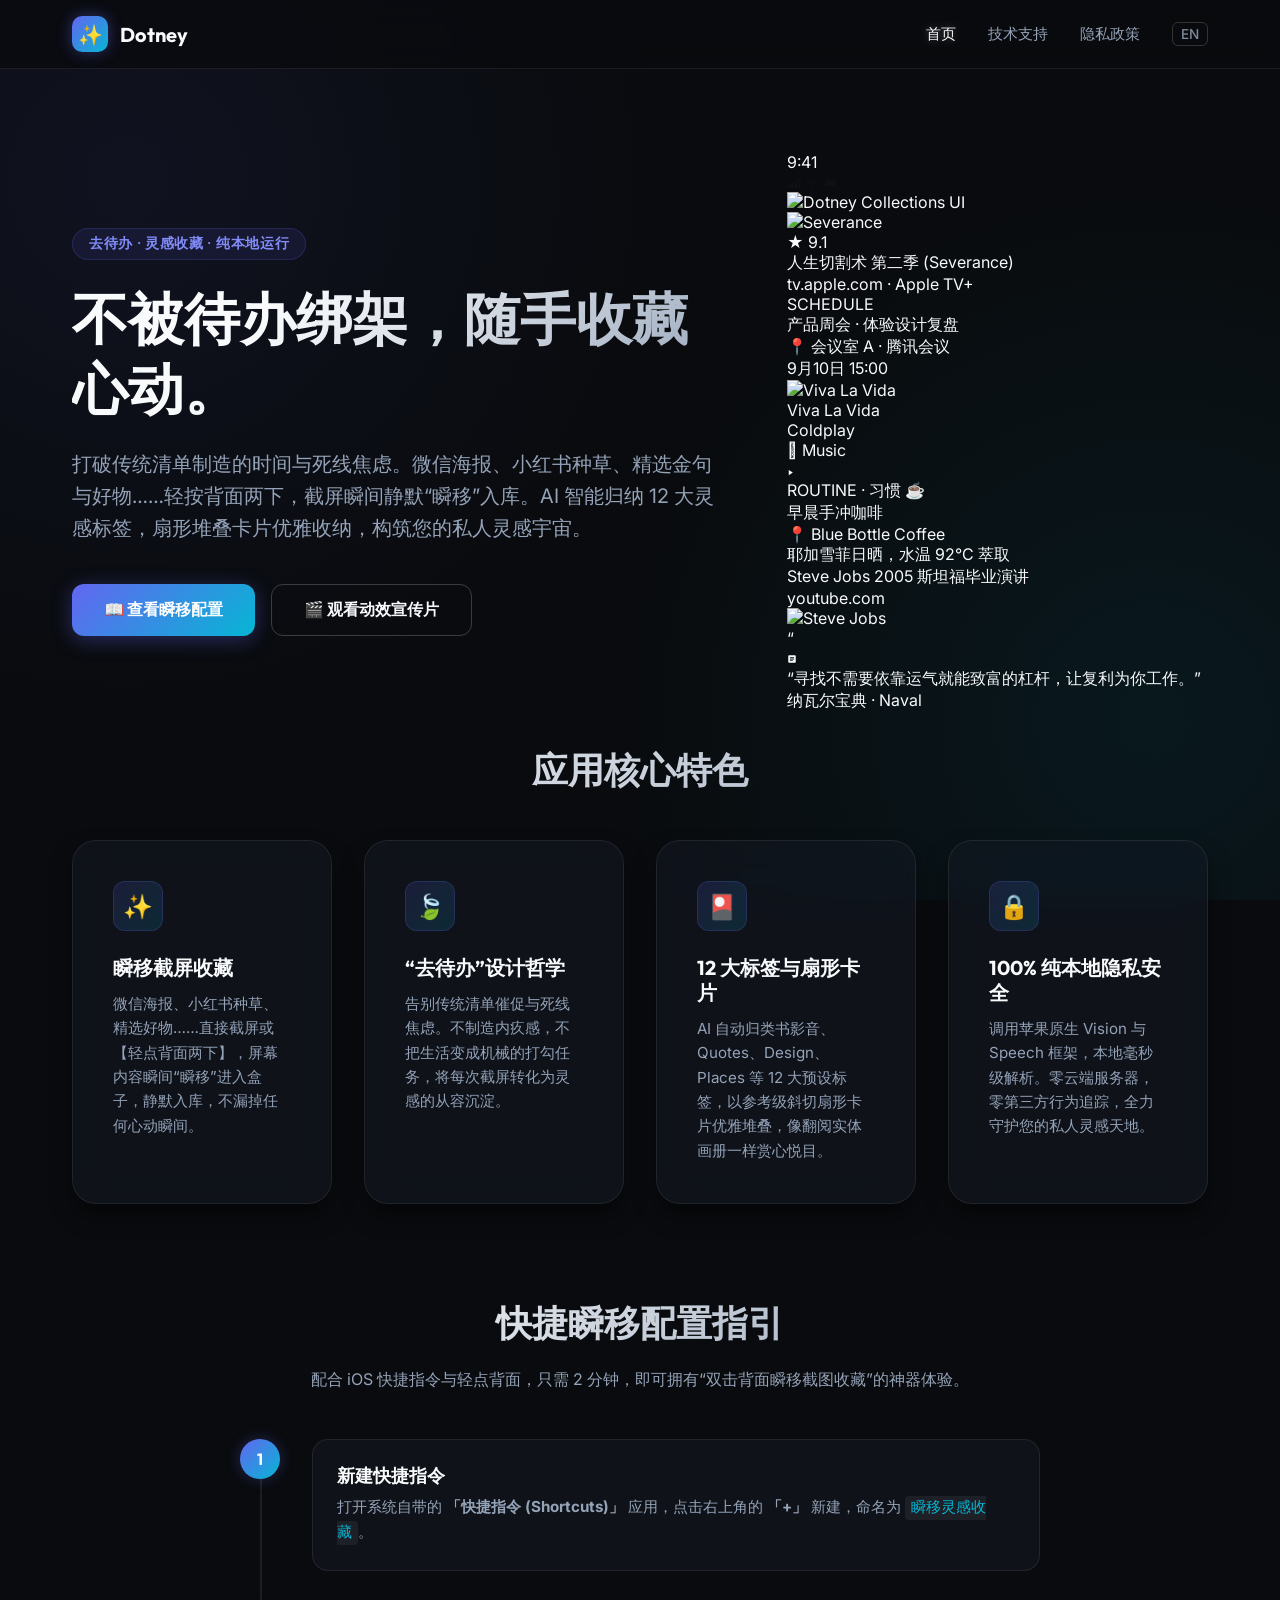
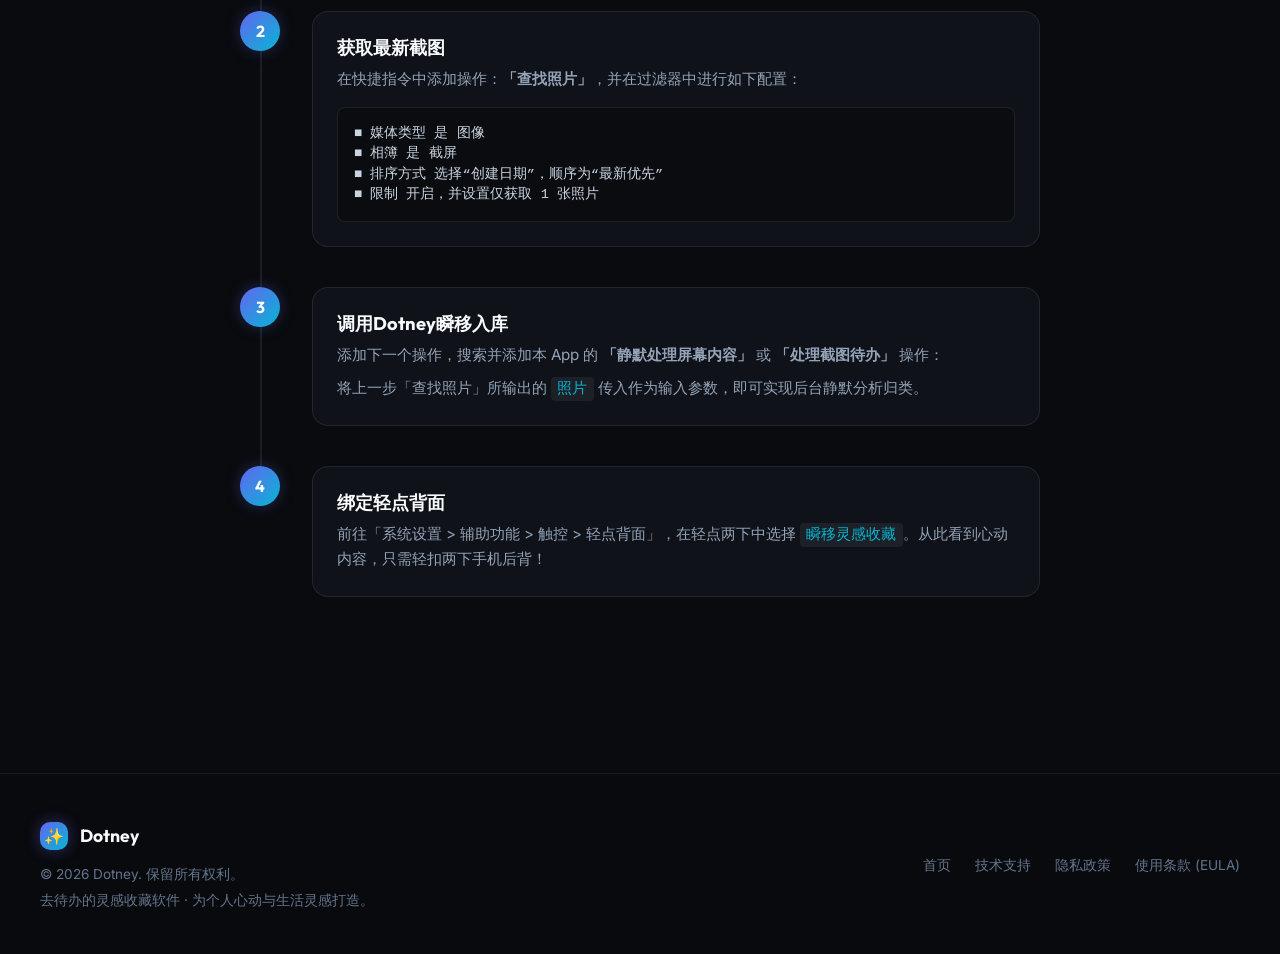
==== commit 9bbf08a0: "docs: add Terms of Use (EULA) pages and navigation links" ====
--- a/index.html
+++ b/index.html
@@ -38,52 +38,133 @@
         </p>
         <div class="hero-actions">
           <a href="#guide" class="btn btn-primary">📖 查看瞬移配置</a>
-          <a href="support.html" class="btn btn-secondary">✉️ 反馈与支持</a>
+          <a href="Dotney灵感卡片宣传视频.mp4" target="_blank" class="btn btn-secondary">🎬 观看动效宣传片</a>
         </div>
       </div>
       
-      <!-- CSS Animated Mockup -->
-      <div class="hero-visual">
-        <div class="mockup-container">
-          <div class="phone-screen">
-            <div class="phone-island"></div>
-            <div class="phone-header">
-              <span>9:41</span>
-              <span>🔋 100%</span>
-            </div>
-            
-            <div class="mockup-screen-flow">
-              <!-- Screenshot Box -->
-              <div class="mockup-image-box">
-                <span style="font-size: 2rem;">🖼️</span>
-                <span style="font-size: 0.75rem; opacity: 0.8; font-weight: 500;">模拟截屏输入</span>
-                <div style="background: rgba(0,0,0,0.4); padding: 0.35rem 0.65rem; border-radius: 6px; font-size: 0.65rem; font-family: monospace; text-align: left; margin-top: 0.25rem;">
-                  ☕️<br>健身买咖啡喝<br>今晚 21:28 前
+      <!-- Kaori-Style Interactive Inspiration Burst Stage -->
+      <div class="hero-visual" id="heroVisualStage">
+        <div class="burst-stage">
+          <!-- Central iPhone Mockup -->
+          <div class="hero-phone-wrap">
+            <div class="hero-phone-chassis">
+              <i class="h-btn h-btn-action"></i>
+              <i class="h-btn h-btn-vol-up"></i>
+              <i class="h-btn h-btn-vol-dn"></i>
+              <i class="h-btn h-btn-pwr"></i>
+              <div class="hero-bezel">
+                <div class="hero-screen">
+                  <div class="hero-sb">
+                    <span class="h-time">9:41</span>
+                    <div class="h-icons">
+                      <svg width="15" height="10" viewBox="0 0 18 12"><rect x="0" y="8.5" width="3" height="3.5" rx="0.8" fill="#101014"/><rect x="4.5" y="6" width="3" height="6" rx="0.8" fill="#101014"/><rect x="9" y="3.5" width="3" height="8.5" rx="0.8" fill="#101014"/><rect x="13.5" y="0.5" width="3" height="11.5" rx="0.8" fill="#101014"/></svg>
+                      <svg width="13" height="10" viewBox="0 0 16 12"><path d="M8 9.5a1.5 1.5 0 1 1 0 3 1.5 1.5 0 0 1 0-3zm-3.5-3a5 5 0 0 1 7 0 .8.8 0 0 1-1.1 1.1 3.5 3.5 0 0 0-4.8 0 .8.8 0 1 1-1.1-1.1zm-3-3a9.5 9.5 0 0 1 13 0 .8.8 0 0 1-1.1 1.1 8 8 0 0 0-10.8 0 .8.8 0 1 1-1.1-1.1z" fill="#101014"/></svg>
+                      <svg width="20" height="10" viewBox="0 0 25 12"><rect x="0.5" y="0.5" width="21" height="11" rx="3.5" fill="none" stroke="#101014" stroke-width="1.2" stroke-opacity="0.35"/><rect x="2.5" y="2.5" width="14" height="7" rx="2" fill="#101014"/><path d="M23 4.2v3.6c.7-.3 1.2-.9 1.2-1.8s-.5-1.5-1.2-1.8z" fill="#101014" fill-opacity="0.4"/></svg>
+                    </div>
+                  </div>
+                  <div class="hero-island"><span class="h-lens"></span></div>
+                  <div class="hero-screen-viewport">
+                    <img class="hero-screen-img" src="assets/screen_collections.png" alt="Dotney Collections UI">
+                  </div>
                 </div>
-                <div class="mockup-ocr-line"></div>
-              </div>
-              
-              <!-- Process Transition -->
-              <div style="text-align: center; color: var(--secondary); font-size: 1.2rem; margin: -0.25rem 0;">
-                ⚡️
-              </div>
-              
-              <!-- Parsed Capsule -->
-              <div class="mockup-capsule">
-                <div style="display: flex; justify-content: space-between; align-items: center; border-bottom: 1px solid rgba(255,255,255,0.08); padding-bottom: 0.35rem;">
-                  <span style="font-weight: 600; font-size: 0.85rem; color: #fff;">☕️ 咖啡待办</span>
-                  <span style="background: #10b981; color: #fff; font-size: 0.6rem; padding: 0.1rem 0.35rem; border-radius: 9999px;">0/1 已完成</span>
+              </div>
+            </div>
+          </div>
+
+          <!-- Floating Orbiting Inspiration Cards (100% App-Authentic Capsule Cards) -->
+          <!-- Card 1: Top-Left 电影卡片 (WaterfallLargeLinkCardView) -->
+          <div class="burst-card b-card-1" data-depth="0.18" data-rot="-10.5">
+            <div class="app-card movie-banner-card">
+              <div class="movie-banner-wrap">
+                <img src="assets/severance_still.jpg" alt="Severance">
+                <div class="movie-rating-badge">★ 9.1</div>
+              </div>
+              <div class="movie-info-wrap">
+                <div class="movie-card-title">人生切割术 第二季 (Severance)</div>
+                <div class="movie-card-sub">tv.apple.com · Apple TV+</div>
+              </div>
+            </div>
+          </div>
+
+          <!-- Card 2: Top-Right 行程卡片 (WaterfallScheduleCardView) -->
+          <div class="burst-card b-card-2" data-depth="0.22" data-rot="10.0">
+            <div class="app-card schedule-card">
+              <div class="card-top-row">
+                <span class="sched-tag">SCHEDULE</span>
+                <div class="circle-checkbox"></div>
+              </div>
+              <div class="sched-title">产品周会 · 体验设计复盘</div>
+              <div class="sched-location">
+                <span class="pin-icon">📍</span>
+                <span>会议室 A · 腾讯会议</span>
+              </div>
+              <div class="sched-date-row">
+                <div class="sched-date-bar"></div>
+                <span class="sched-date-text">9月10日 15:00</span>
+              </div>
+            </div>
+          </div>
+
+          <!-- Card 3: Mid-Right 音乐卡片（小）(WaterfallMusicLinkCardView) -->
+          <div class="burst-card b-card-3" data-depth="0.25" data-rot="11.5">
+            <div class="app-card mini-music-card">
+              <img class="music-thumb" src="assets/viva.png" alt="Viva La Vida">
+              <div class="music-info">
+                <div class="music-title">Viva La Vida</div>
+                <div class="music-artist">Coldplay</div>
+                <div class="music-platform"> Music</div>
+              </div>
+              <div class="music-play-btn">
+                <svg width="7" height="7" viewBox="0 0 24 24" fill="#ffffff">
+                  <polygon points="6 3 20 12 6 21 6 3"/>
+                </svg>
+              </div>
+            </div>
+          </div>
+
+          <!-- Card 4: Mid-Left 日常习惯卡片 (WaterfallRoutineCardView) -->
+          <div class="burst-card b-card-4" data-depth="0.14" data-rot="-6.5">
+            <div class="app-card routine-card">
+              <div class="routine-top-row">
+                <span class="routine-tag">ROUTINE · 习惯</span>
+                <span class="routine-emoji">☕️</span>
+              </div>
+              <div class="routine-title">早晨手冲咖啡</div>
+              <div class="routine-loc">
+                <span class="pin-icon">📍</span>
+                <span>Blue Bottle Coffee</span>
+              </div>
+              <div class="routine-summary">耶加雪菲日晒，水温 92°C 萃取</div>
+            </div>
+          </div>
+
+          <!-- Card 5: Bottom-Left 链接卡片 (WaterfallLinkCardView) -->
+          <div class="burst-card b-card-5" data-depth="0.16" data-rot="-8.0">
+            <div class="app-card compact-link-card">
+              <div class="link-text-col">
+                <div class="link-card-title">Steve Jobs 2005 斯坦福毕业演讲</div>
+                <div class="link-card-domain">youtube.com</div>
+              </div>
+              <img class="link-card-thumb" src="assets/jobs.png" alt="Steve Jobs">
+            </div>
+          </div>
+
+          <!-- Card 6: Bottom-Right 金句卡片 (WaterfallQuoteCardView) -->
+          <div class="burst-card b-card-6" data-depth="0.12" data-rot="6.5">
+            <div class="app-card quote-card">
+              <div class="quote-top-row">
+                <span class="quote-mark">“</span>
+                <div class="quote-source-badge">
+                  <svg width="10" height="10" viewBox="0 0 24 24" fill="currentColor">
+                    <path d="M19 3H5c-1.1 0-2 .9-2 2v14c0 1.1.9 2 2 2h14c1.1 0 2-.9 2-2V5c0-1.1-.9-2-2-2zm-5 14H7v-2h7v2zm3-4H7v-2h10v2zm0-4H7V7h10v2z"/>
+                  </svg>
                 </div>
-                <div style="font-size: 0.75rem; color: var(--text-secondary); margin-top: 0.25rem;">
-                  🏃 健身买咖啡喝
-                </div>
-                <div style="font-size: 0.65rem; color: var(--accent); margin-top: 0.25rem; display: flex; align-items: center; gap: 0.25rem;">
-                  <span>⏰ 截止时间:</span>
-                  <span style="font-weight: 500;">今天 21:28</span>
-                </div>
-                <div style="font-size: 0.6rem; color: #64748b; margin-top: 0.25rem; text-align: right;">
-                  🔄 已同步系统提醒事项
-                </div>
+              </div>
+              <div class="quote-body">
+                “寻找不需要依靠运气就能致富的杠杆，让复利为你工作。”
+              </div>
+              <div class="quote-author">
+                纳瓦尔宝典 · Naval
               </div>
             </div>
           </div>
@@ -179,6 +260,7 @@
         <a href="index.html">首页</a>
         <a href="support.html">技术支持</a>
         <a href="privacy.html">隐私政策</a>
+        <a href="terms.html">使用条款 (EULA)</a>
       </div>
     </div>
   </footer>
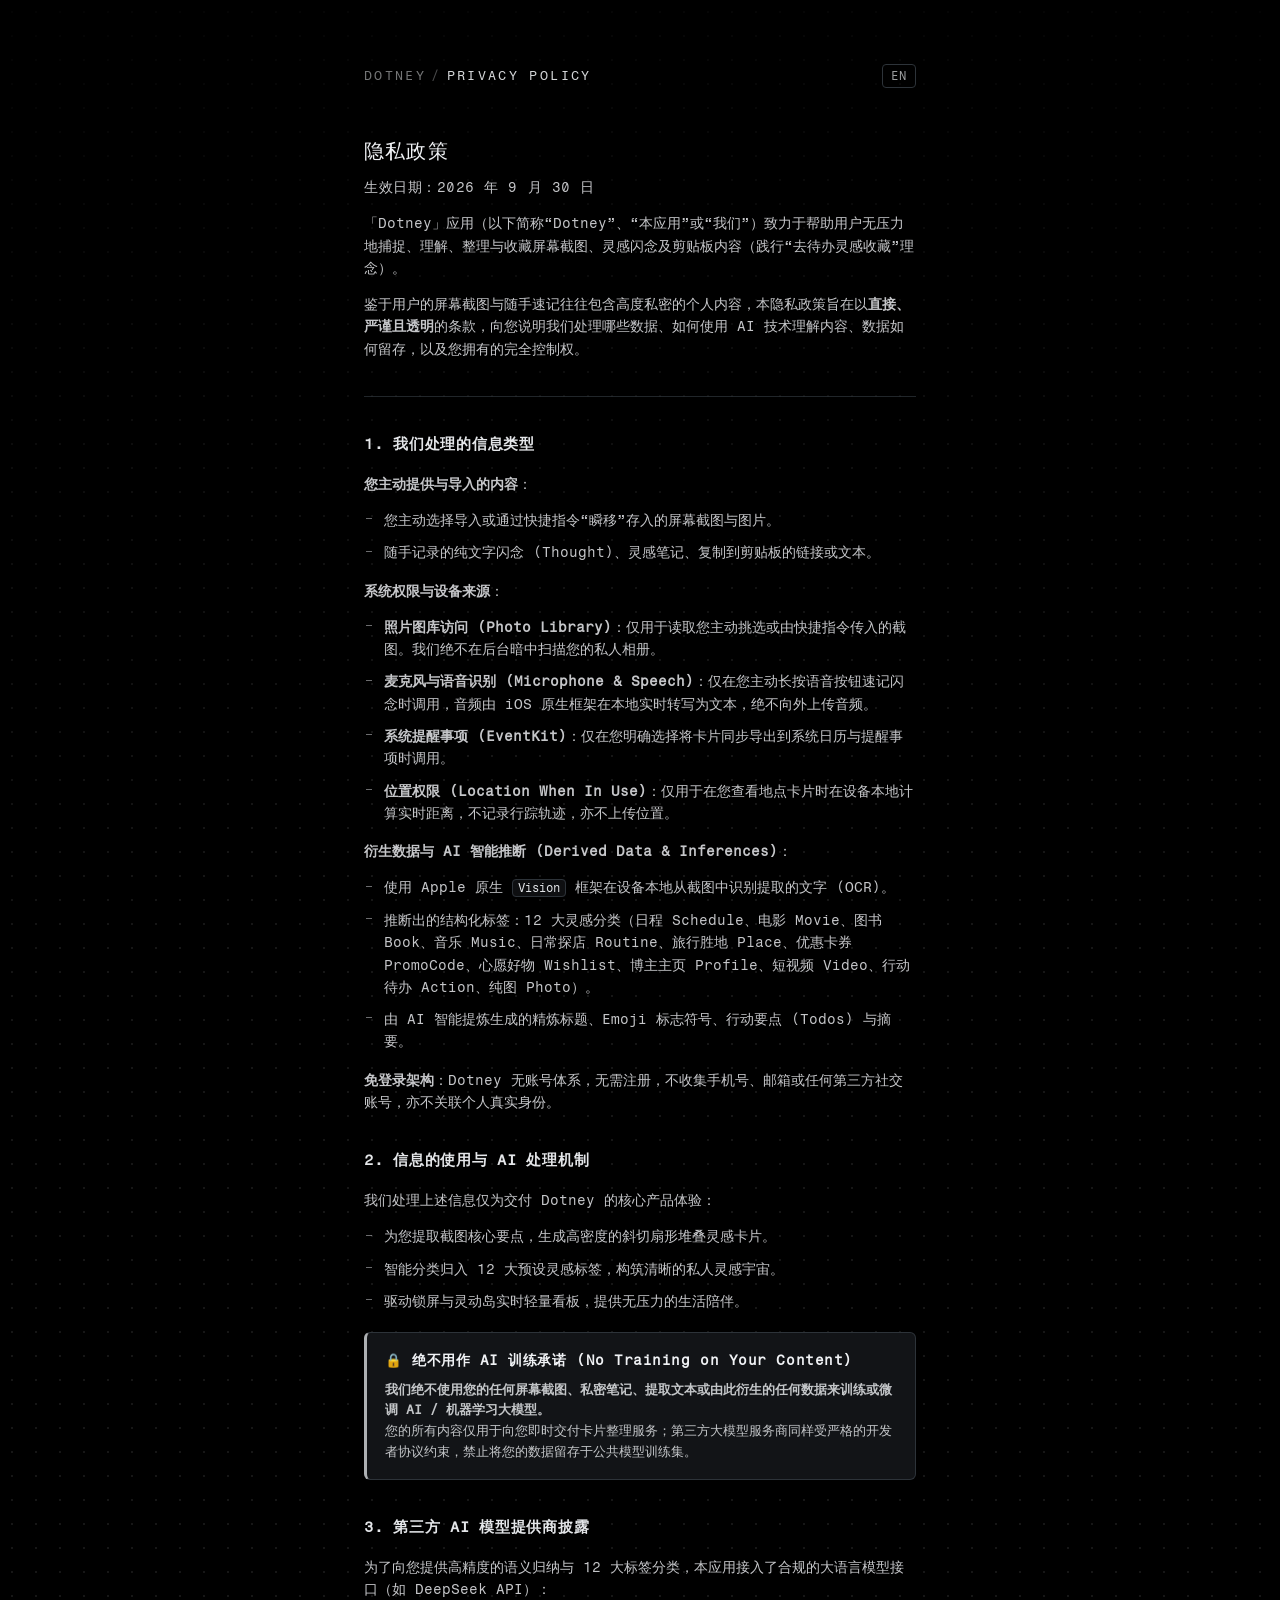
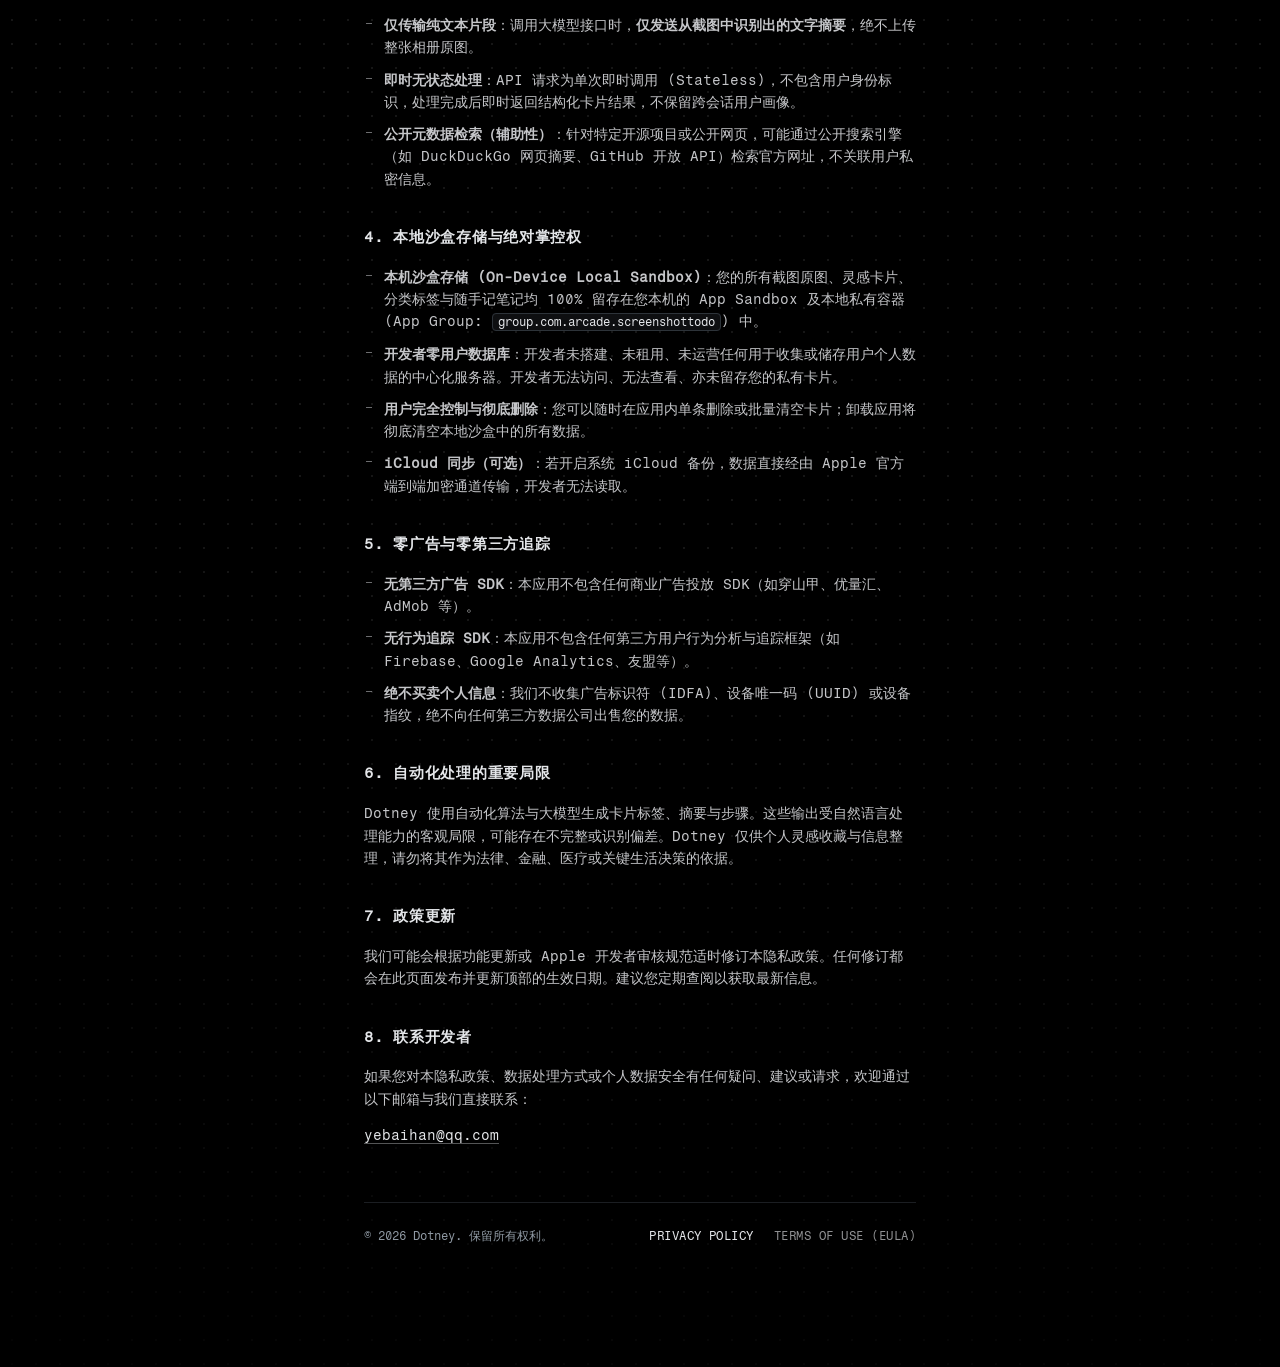
==== commit ffe4fcc4: "refactor: eliminate Home and Support pages; unify entire site into Pool-style Privacy & Terms" ====
--- a/index.html
+++ b/index.html
@@ -3,268 +3,142 @@
 <head>
   <meta charset="UTF-8">
   <meta name="viewport" content="width=device-width, initial-scale=1.0">
-  <meta name="description" content="Dotney 官方网站 - 去待办的截图灵感收藏软件。轻点背面瞬移入库，告别清单焦虑与死线绑架，12大类标签扇形堆叠卡片，100% 本地离线隐私安全。">
-  <title>Dotney - 去待办的灵感收藏软件</title>
-  <link rel="stylesheet" href="styles.css">
+  <meta name="theme-color" content="#000000">
+  <title>隐私政策 — Dotney</title>
+  <meta name="description" content="Dotney 官方隐私政策。深度借鉴 Pool 合规标准：了解 Dotney 如何处理您的屏幕截图、文本闪念、AI 智能归类与本地沙盒存储，含绝不用作模型训练承诺与零第三方追踪。">
+  <link rel="icon" href="assets/app-icon.png">
+  <link rel="stylesheet" href="pool.css">
 </head>
 <body>
 
-  <!-- Navigation -->
-  <header>
-    <div class="nav-container">
-      <a href="index.html" class="logo">
-        <div class="logo-icon">✨</div>
-        <span>Dotney</span>
-      </a>
-      <nav>
-        <ul>
-          <li><a href="index.html" class="active">首页</a></li>
-          <li><a href="support.html">技术支持</a></li>
-          <li><a href="privacy.html">隐私政策</a></li>
-          <li><a href="index_en.html" style="opacity: 0.85; font-size: 0.85rem; padding: 0.2rem 0.5rem; border: 1px solid rgba(255,255,255,0.2); border-radius: 6px;">EN</a></li>
-        </ul>
-      </nav>
-    </div>
-  </header>
+<div class="dotted-bg">
+  <div class="page">
 
-  <!-- Main Showcase -->
-  <main>
-    <section class="hero">
-      <div class="hero-content">
-        <div class="badge">去待办 · 灵感收藏 · 纯本地运行</div>
-        <h1>不被待办绑架，随手收藏心动。</h1>
-        <p class="hero-subtitle">
-          打破传统清单制造的时间与死线焦虑。微信海报、小红书种草、精选金句与好物……轻按背面两下，截屏瞬间静默“瞬移”入库。AI 智能归纳 12 大灵感标签，扇形堆叠卡片优雅收纳，构筑您的私人灵感宇宙。
-        </p>
-        <div class="hero-actions">
-          <a href="#guide" class="btn btn-primary">📖 查看瞬移配置</a>
-          <a href="Dotney灵感卡片宣传视频.mp4" target="_blank" class="btn btn-secondary">🎬 观看动效宣传片</a>
-        </div>
-      </div>
-      
-      <!-- Kaori-Style Interactive Inspiration Burst Stage -->
-      <div class="hero-visual" id="heroVisualStage">
-        <div class="burst-stage">
-          <!-- Central iPhone Mockup -->
-          <div class="hero-phone-wrap">
-            <div class="hero-phone-chassis">
-              <i class="h-btn h-btn-action"></i>
-              <i class="h-btn h-btn-vol-up"></i>
-              <i class="h-btn h-btn-vol-dn"></i>
-              <i class="h-btn h-btn-pwr"></i>
-              <div class="hero-bezel">
-                <div class="hero-screen">
-                  <div class="hero-sb">
-                    <span class="h-time">9:41</span>
-                    <div class="h-icons">
-                      <svg width="15" height="10" viewBox="0 0 18 12"><rect x="0" y="8.5" width="3" height="3.5" rx="0.8" fill="#101014"/><rect x="4.5" y="6" width="3" height="6" rx="0.8" fill="#101014"/><rect x="9" y="3.5" width="3" height="8.5" rx="0.8" fill="#101014"/><rect x="13.5" y="0.5" width="3" height="11.5" rx="0.8" fill="#101014"/></svg>
-                      <svg width="13" height="10" viewBox="0 0 16 12"><path d="M8 9.5a1.5 1.5 0 1 1 0 3 1.5 1.5 0 0 1 0-3zm-3.5-3a5 5 0 0 1 7 0 .8.8 0 0 1-1.1 1.1 3.5 3.5 0 0 0-4.8 0 .8.8 0 1 1-1.1-1.1zm-3-3a9.5 9.5 0 0 1 13 0 .8.8 0 0 1-1.1 1.1 8 8 0 0 0-10.8 0 .8.8 0 1 1-1.1-1.1z" fill="#101014"/></svg>
-                      <svg width="20" height="10" viewBox="0 0 25 12"><rect x="0.5" y="0.5" width="21" height="11" rx="3.5" fill="none" stroke="#101014" stroke-width="1.2" stroke-opacity="0.35"/><rect x="2.5" y="2.5" width="14" height="7" rx="2" fill="#101014"/><path d="M23 4.2v3.6c.7-.3 1.2-.9 1.2-1.8s-.5-1.5-1.2-1.8z" fill="#101014" fill-opacity="0.4"/></svg>
-                    </div>
-                  </div>
-                  <div class="hero-island"><span class="h-lens"></span></div>
-                  <div class="hero-screen-viewport">
-                    <img class="hero-screen-img" src="assets/screen_collections.png" alt="Dotney Collections UI">
-                  </div>
-                </div>
-              </div>
-            </div>
-          </div>
-
-          <!-- Floating Orbiting Inspiration Cards (100% App-Authentic Capsule Cards) -->
-          <!-- Card 1: Top-Left 电影卡片 (WaterfallLargeLinkCardView) -->
-          <div class="burst-card b-card-1" data-depth="0.18" data-rot="-10.5">
-            <div class="app-card movie-banner-card">
-              <div class="movie-banner-wrap">
-                <img src="assets/severance_still.jpg" alt="Severance">
-                <div class="movie-rating-badge">★ 9.1</div>
-              </div>
-              <div class="movie-info-wrap">
-                <div class="movie-card-title">人生切割术 第二季 (Severance)</div>
-                <div class="movie-card-sub">tv.apple.com · Apple TV+</div>
-              </div>
-            </div>
-          </div>
-
-          <!-- Card 2: Top-Right 行程卡片 (WaterfallScheduleCardView) -->
-          <div class="burst-card b-card-2" data-depth="0.22" data-rot="10.0">
-            <div class="app-card schedule-card">
-              <div class="card-top-row">
-                <span class="sched-tag">SCHEDULE</span>
-                <div class="circle-checkbox"></div>
-              </div>
-              <div class="sched-title">产品周会 · 体验设计复盘</div>
-              <div class="sched-location">
-                <span class="pin-icon">📍</span>
-                <span>会议室 A · 腾讯会议</span>
-              </div>
-              <div class="sched-date-row">
-                <div class="sched-date-bar"></div>
-                <span class="sched-date-text">9月10日 15:00</span>
-              </div>
-            </div>
-          </div>
-
-          <!-- Card 3: Mid-Right 音乐卡片（小）(WaterfallMusicLinkCardView) -->
-          <div class="burst-card b-card-3" data-depth="0.25" data-rot="11.5">
-            <div class="app-card mini-music-card">
-              <img class="music-thumb" src="assets/viva.png" alt="Viva La Vida">
-              <div class="music-info">
-                <div class="music-title">Viva La Vida</div>
-                <div class="music-artist">Coldplay</div>
-                <div class="music-platform"> Music</div>
-              </div>
-              <div class="music-play-btn">
-                <svg width="7" height="7" viewBox="0 0 24 24" fill="#ffffff">
-                  <polygon points="6 3 20 12 6 21 6 3"/>
-                </svg>
-              </div>
-            </div>
-          </div>
-
-          <!-- Card 4: Mid-Left 日常习惯卡片 (WaterfallRoutineCardView) -->
-          <div class="burst-card b-card-4" data-depth="0.14" data-rot="-6.5">
-            <div class="app-card routine-card">
-              <div class="routine-top-row">
-                <span class="routine-tag">ROUTINE · 习惯</span>
-                <span class="routine-emoji">☕️</span>
-              </div>
-              <div class="routine-title">早晨手冲咖啡</div>
-              <div class="routine-loc">
-                <span class="pin-icon">📍</span>
-                <span>Blue Bottle Coffee</span>
-              </div>
-              <div class="routine-summary">耶加雪菲日晒，水温 92°C 萃取</div>
-            </div>
-          </div>
-
-          <!-- Card 5: Bottom-Left 链接卡片 (WaterfallLinkCardView) -->
-          <div class="burst-card b-card-5" data-depth="0.16" data-rot="-8.0">
-            <div class="app-card compact-link-card">
-              <div class="link-text-col">
-                <div class="link-card-title">Steve Jobs 2005 斯坦福毕业演讲</div>
-                <div class="link-card-domain">youtube.com</div>
-              </div>
-              <img class="link-card-thumb" src="assets/jobs.png" alt="Steve Jobs">
-            </div>
-          </div>
-
-          <!-- Card 6: Bottom-Right 金句卡片 (WaterfallQuoteCardView) -->
-          <div class="burst-card b-card-6" data-depth="0.12" data-rot="6.5">
-            <div class="app-card quote-card">
-              <div class="quote-top-row">
-                <span class="quote-mark">“</span>
-                <div class="quote-source-badge">
-                  <svg width="10" height="10" viewBox="0 0 24 24" fill="currentColor">
-                    <path d="M19 3H5c-1.1 0-2 .9-2 2v14c0 1.1.9 2 2 2h14c1.1 0 2-.9 2-2V5c0-1.1-.9-2-2-2zm-5 14H7v-2h7v2zm3-4H7v-2h10v2zm0-4H7V7h10v2z"/>
-                  </svg>
-                </div>
-              </div>
-              <div class="quote-body">
-                “寻找不需要依靠运气就能致富的杠杆，让复利为你工作。”
-              </div>
-              <div class="quote-author">
-                纳瓦尔宝典 · Naval
-              </div>
-            </div>
-          </div>
-        </div>
-      </div>
-    </section>
-
-    <!-- Key Features Grid -->
-    <section>
-      <h2>应用核心特色</h2>
-      <div class="features-grid">
-        <div class="glass-card feature-card">
-          <div class="feature-icon">✨</div>
-          <h3>瞬移截屏收藏</h3>
-          <p>微信海报、小红书种草、精选好物……直接截屏或【轻点背面两下】，屏幕内容瞬间“瞬移”进入盒子，静默入库，不漏掉任何心动瞬间。</p>
-        </div>
-        <div class="glass-card feature-card">
-          <div class="feature-icon">🍃</div>
-          <h3>“去待办”设计哲学</h3>
-          <p>告别传统清单催促与死线焦虑。不制造内疚感，不把生活变成机械的打勾任务，将每次截屏转化为灵感的从容沉淀。</p>
-        </div>
-        <div class="glass-card feature-card">
-          <div class="feature-icon">🎴</div>
-          <h3>12 大标签与扇形卡片</h3>
-          <p>AI 自动归类书影音、Quotes、Design、Places 等 12 大预设标签，以参考级斜切扇形卡片优雅堆叠，像翻阅实体画册一样赏心悦目。</p>
-        </div>
-        <div class="glass-card feature-card">
-          <div class="feature-icon">🔒</div>
-          <h3>100% 纯本地隐私安全</h3>
-          <p>调用苹果原生 Vision 与 Speech 框架，本地毫秒级解析。零云端服务器，零第三方行为追踪，全力守护您的私人灵感天地。</p>
-        </div>
-      </div>
-    </section>
-
-    <!-- Setup Guide -->
-    <section id="guide" class="guide-section">
-      <h2 style="margin-bottom: 1.5rem;">快捷瞬移配置指引</h2>
-      <p style="text-align: center; color: var(--text-secondary); margin-bottom: 3rem; font-size: 1rem;">
-        配合 iOS 快捷指令与轻点背面，只需 2 分钟，即可拥有“双击背面瞬移截图收藏”的神器体验。
-      </p>
-
-      <div class="guide-step">
-        <div class="step-num">1</div>
-        <div class="step-content">
-          <h3>新建快捷指令</h3>
-          <p>打开系统自带的 <b>「快捷指令 (Shortcuts)」</b> 应用，点击右上角的 <b>「+」</b> 新建，命名为 <code>瞬移灵感收藏</code>。</p>
-        </div>
-      </div>
-
-      <div class="guide-step">
-        <div class="step-num">2</div>
-        <div class="step-content">
-          <h3>获取最新截图</h3>
-          <p>在快捷指令中添加操作：<b>「查找照片」</b>，并在过滤器中进行如下配置：</p>
-          <div class="guide-shortcut-code">■ 媒体类型 是 图像
-■ 相簿 是 截屏
-■ 排序方式 选择“创建日期”，顺序为“最新优先”
-■ 限制 开启，并设置仅获取 1 张照片</div>
-        </div>
-      </div>
-
-      <div class="guide-step">
-        <div class="step-num">3</div>
-        <div class="step-content">
-          <h3>调用Dotney瞬移入库</h3>
-          <p>添加下一个操作，搜索并添加本 App 的 <b>「静默处理屏幕内容」</b> 或 <b>「处理截图待办」</b> 操作：</p>
-          <p style="margin-top: 0.5rem;">将上一步「查找照片」所输出的 <code>照片</code> 传入作为输入参数，即可实现后台静默分析归类。</p>
-        </div>
-      </div>
-
-      <div class="guide-step">
-        <div class="step-num">4</div>
-        <div class="step-content">
-          <h3>绑定轻点背面</h3>
-          <p>前往「系统设置 > 辅助功能 > 触控 > 轻点背面」，在轻点两下中选择 <code>瞬移灵感收藏</code>。从此看到心动内容，只需轻扣两下手机后背！</p>
-        </div>
-      </div>
-    </section>
-  </main>
-
-  <!-- Footer -->
-  <footer>
-    <div class="footer-content">
-      <div class="footer-info">
-        <div class="logo" style="margin-bottom: 0.5rem;">
-          <div class="logo-icon" style="width:28px; height:28px; font-size: 1rem;">✨</div>
-          <span style="font-size: 1.1rem;">Dotney</span>
-        </div>
-        <p>© 2026 Dotney. 保留所有权利。</p>
-        <p>去待办的灵感收藏软件 · 为个人心动与生活灵感打造。</p>
-      </div>
-      <div class="footer-links">
-        <a href="index.html">首页</a>
-        <a href="support.html">技术支持</a>
-        <a href="privacy.html">隐私政策</a>
-        <a href="terms.html">使用条款 (EULA)</a>
+    <!-- Header & Language Switch -->
+    <div class="header-row">
+      <p class="crumb"><a href="privacy.html">DOTNEY</a><span class="sep">/</span>PRIVACY POLICY</p>
+      <div class="lang-switch">
+        <a href="privacy_en.html">EN</a>
       </div>
     </div>
-  </footer>
 
-  <script src="app.js"></script>
+    <!-- Title & Effective Date -->
+    <div class="section">
+      <h1 class="page-title">隐私政策</h1>
+      <p class="note">生效日期：2026 年 9 月 30 日</p>
+      <p>「Dotney」应用（以下简称“Dotney”、“本应用”或“我们”）致力于帮助用户无压力地捕捉、理解、整理与收藏屏幕截图、灵感闪念及剪贴板内容（践行“去待办灵感收藏”理念）。</p>
+      <p>鉴于用户的屏幕截图与随手速记往往包含高度私密的个人内容，本隐私政策旨在以<b>直接、严谨且透明</b>的条款，向您说明我们处理哪些数据、如何使用 AI 技术理解内容、数据如何留存，以及您拥有的完全控制权。</p>
+    </div>
+
+    <hr class="rule">
+
+    <!-- Section 1 -->
+    <div class="section">
+      <h2>1. 我们处理的信息类型</h2>
+      <p><b>您主动提供与导入的内容</b>：</p>
+      <ul>
+        <li>您主动选择导入或通过快捷指令“瞬移”存入的屏幕截图与图片。</li>
+        <li>随手记录的纯文字闪念 (Thought)、灵感笔记、复制到剪贴板的链接或文本。</li>
+      </ul>
+
+      <p><b>系统权限与设备来源</b>：</p>
+      <ul>
+        <li><b>照片图库访问 (Photo Library)</b>：仅用于读取您主动挑选或由快捷指令传入的截图。我们绝不在后台暗中扫描您的私人相册。</li>
+        <li><b>麦克风与语音识别 (Microphone &amp; Speech)</b>：仅在您主动长按语音按钮速记闪念时调用，音频由 iOS 原生框架在本地实时转写为文本，绝不向外上传音频。</li>
+        <li><b>系统提醒事项 (EventKit)</b>：仅在您明确选择将卡片同步导出到系统日历与提醒事项时调用。</li>
+        <li><b>位置权限 (Location When In Use)</b>：仅用于在您查看地点卡片时在设备本地计算实时距离，不记录行踪轨迹，亦不上传位置。</li>
+      </ul>
+
+      <p><b>衍生数据与 AI 智能推断 (Derived Data &amp; Inferences)</b>：</p>
+      <ul>
+        <li>使用 Apple 原生 <code>Vision</code> 框架在设备本地从截图中识别提取的文字 (OCR)。</li>
+        <li>推断出的结构化标签：12 大灵感分类（日程 Schedule、电影 Movie、图书 Book、音乐 Music、日常探店 Routine、旅行胜地 Place、优惠卡券 PromoCode、心愿好物 Wishlist、博主主页 Profile、短视频 Video、行动待办 Action、纯图 Photo）。</li>
+        <li>由 AI 智能提炼生成的精炼标题、Emoji 标志符号、行动要点 (Todos) 与摘要。</li>
+      </ul>
+
+      <p><b>免登录架构</b>：Dotney 无账号体系，无需注册，不收集手机号、邮箱或任何第三方社交账号，亦不关联个人真实身份。</p>
+    </div>
+
+    <!-- Section 2 -->
+    <div class="section">
+      <h2>2. 信息的使用与 AI 处理机制</h2>
+      <p>我们处理上述信息仅为交付 Dotney 的核心产品体验：</p>
+      <ul>
+        <li>为您提取截图核心要点，生成高密度的斜切扇形堆叠灵感卡片。</li>
+        <li>智能分类归入 12 大预设灵感标签，构筑清晰的私人灵感宇宙。</li>
+        <li>驱动锁屏与灵动岛实时轻量看板，提供无压力的生活陪伴。</li>
+      </ul>
+
+      <!-- Pool-style Callout -->
+      <div class="callout-box">
+        <h4>🔒 绝不用作 AI 训练承诺 (No Training on Your Content)</h4>
+        <p><b>我们绝不使用您的任何屏幕截图、私密笔记、提取文本或由此衍生的任何数据来训练或微调 AI / 机器学习大模型。</b><br>
+        您的所有内容仅用于向您即时交付卡片整理服务；第三方大模型服务商同样受严格的开发者协议约束，禁止将您的数据留存于公共模型训练集。</p>
+      </div>
+    </div>
+
+    <!-- Section 3 -->
+    <div class="section">
+      <h2>3. 第三方 AI 模型提供商披露</h2>
+      <p>为了向您提供高精度的语义归纳与 12 大标签分类，本应用接入了合规的大语言模型接口（如 DeepSeek API）：</p>
+      <ul>
+        <li><b>仅传输纯文本片段</b>：调用大模型接口时，<b>仅发送从截图中识别出的文字摘要</b>，绝不上传整张相册原图。</li>
+        <li><b>即时无状态处理</b>：API 请求为单次即时调用 (Stateless)，不包含用户身份标识，处理完成后即时返回结构化卡片结果，不保留跨会话用户画像。</li>
+        <li><b>公开元数据检索（辅助性）</b>：针对特定开源项目或公开网页，可能通过公开搜索引擎（如 DuckDuckGo 网页摘要、GitHub 开放 API）检索官方网址，不关联用户私密信息。</li>
+      </ul>
+    </div>
+
+    <!-- Section 4 -->
+    <div class="section">
+      <h2>4. 本地沙盒存储与绝对掌控权</h2>
+      <ul>
+        <li><b>本机沙盒存储 (On-Device Local Sandbox)</b>：您的所有截图原图、灵感卡片、分类标签与随手记笔记均 100% 留存在您本机的 App Sandbox 及本地私有容器 (App Group: <code>group.com.arcade.screenshottodo</code>) 中。</li>
+        <li><b>开发者零用户数据库</b>：开发者未搭建、未租用、未运营任何用于收集或储存用户个人数据的中心化服务器。开发者无法访问、无法查看、亦未留存您的私有卡片。</li>
+        <li><b>用户完全控制与彻底删除</b>：您可以随时在应用内单条删除或批量清空卡片；卸载应用将彻底清空本地沙盒中的所有数据。</li>
+        <li><b>iCloud 同步（可选）</b>：若开启系统 iCloud 备份，数据直接经由 Apple 官方端到端加密通道传输，开发者无法读取。</li>
+      </ul>
+    </div>
+
+    <!-- Section 5 -->
+    <div class="section">
+      <h2>5. 零广告与零第三方追踪</h2>
+      <ul>
+        <li><b>无第三方广告 SDK</b>：本应用不包含任何商业广告投放 SDK（如穿山甲、优量汇、AdMob 等）。</li>
+        <li><b>无行为追踪 SDK</b>：本应用不包含任何第三方用户行为分析与追踪框架（如 Firebase、Google Analytics、友盟等）。</li>
+        <li><b>绝不买卖个人信息</b>：我们不收集广告标识符 (IDFA)、设备唯一码 (UUID) 或设备指纹，绝不向任何第三方数据公司出售您的数据。</li>
+      </ul>
+    </div>
+
+    <!-- Section 6 -->
+    <div class="section">
+      <h2>6. 自动化处理的重要局限</h2>
+      <p>Dotney 使用自动化算法与大模型生成卡片标签、摘要与步骤。这些输出受自然语言处理能力的客观局限，可能存在不完整或识别偏差。Dotney 仅供个人灵感收藏与信息整理，请勿将其作为法律、金融、医疗或关键生活决策的依据。</p>
+    </div>
+
+    <!-- Section 7 -->
+    <div class="section">
+      <h2>7. 政策更新</h2>
+      <p>我们可能会根据功能更新或 Apple 开发者审核规范适时修订本隐私政策。任何修订都会在此页面发布并更新顶部的生效日期。建议您定期查阅以获取最新信息。</p>
+    </div>
+
+    <!-- Section 8 -->
+    <div class="section">
+      <h2>8. 联系开发者</h2>
+      <p>如果您对本隐私政策、数据处理方式或个人数据安全有任何疑问、建议或请求，欢迎通过以下邮箱与我们直接联系：</p>
+      <p><a href="mailto:yebaihan@qq.com">yebaihan@qq.com</a></p>
+    </div>
+
+    <!-- Footer Nav -->
+    <div class="footer-nav">
+      <div class="footer-copy">© 2026 Dotney. 保留所有权利。</div>
+      <div class="footer-links">
+        <a href="privacy.html" aria-current="page">PRIVACY POLICY</a>
+        <a href="terms.html">TERMS OF USE (EULA)</a>
+      </div>
+    </div>
+
+  </div>
+</div>
+
 </body>
 </html>
--- a/pool.css
+++ b/pool.css
@@ -0,0 +1,287 @@
+/* Dotney — Pool-Inspired Visual Design Language
+   Pure-black canvas, subtle dot matrix grid, monospace typography, restrained elegance */
+
+@import url('https://fonts.googleapis.com/css2?family=Fragment+Mono:ital@0;1&family=Inter:wght@400;500;600&display=swap');
+
+:root {
+  --page-black: 0 0% 0%;
+  --foreground: 210 20% 95%;
+  --muted: 210 10% 60%;
+  --border: 210 11% 20%;
+  --surface: 210 11% 6%;
+  --callout-bg: 210 12% 8%;
+  --radius: 6px;
+}
+
+*, *::before, *::after {
+  box-sizing: border-box;
+}
+
+html, body {
+  margin: 0;
+  padding: 0;
+  min-height: 100vh;
+}
+
+body {
+  background-color: hsl(var(--page-black));
+  color: hsl(var(--foreground));
+  font-family: "Fragment Mono", ui-monospace, SFMono-Regular, Monaco, Consolas, "Liberation Mono", "Courier New", monospace;
+  font-size: 14px;
+  line-height: 1.65;
+  -webkit-font-smoothing: antialiased;
+  text-rendering: optimizeLegibility;
+}
+
+/* ---------- Canvas & Background Grid ---------- */
+
+.dotted-bg {
+  position: relative;
+  min-height: 100vh;
+  background-color: hsl(var(--page-black));
+  background-image:
+    radial-gradient(circle at center, rgba(0, 0, 0, 0) 45%, rgba(0, 0, 0, .85)),
+    radial-gradient(circle, rgba(255, 255, 255, .085) 1px, transparent 1.3px);
+  background-repeat: no-repeat, repeat;
+  background-size: 100% 100%, 24px 24px;
+}
+
+/* ---------- Page Container ---------- */
+
+.page {
+  max-width: 600px;
+  margin: 0 auto;
+  padding: 64px 24px 120px;
+}
+
+/* ---------- Header & Breadcrumb ---------- */
+
+.header-row {
+  display: flex;
+  justify-content: space-between;
+  align-items: center;
+  margin-bottom: 48px;
+}
+
+.crumb {
+  margin: 0;
+  font-size: 13px;
+  font-weight: 400;
+  letter-spacing: .18em;
+  color: hsl(var(--foreground) / .88);
+  text-transform: uppercase;
+}
+
+.crumb a {
+  color: inherit;
+  text-decoration: none;
+  opacity: .55;
+  transition: opacity .2s ease;
+}
+
+.crumb a:hover {
+  opacity: 1;
+}
+
+.crumb .sep {
+  opacity: .35;
+  padding: 0 .4em;
+}
+
+.lang-switch a {
+  font-size: 12px;
+  letter-spacing: .08em;
+  color: hsl(var(--foreground) / .65);
+  text-decoration: none;
+  padding: 4px 8px;
+  border: 1px solid hsl(var(--border));
+  border-radius: 4px;
+  transition: all .2s ease;
+}
+
+.lang-switch a:hover {
+  color: hsl(var(--foreground));
+  border-color: hsl(var(--foreground) / .4);
+}
+
+/* ---------- Section Typography ---------- */
+
+.section {
+  margin-bottom: 36px;
+}
+
+.page-title {
+  margin: 0 0 8px;
+  font-size: 20px;
+  font-weight: 500;
+  letter-spacing: .06em;
+  color: hsl(var(--foreground));
+}
+
+.note {
+  margin: 0 0 24px;
+  font-size: 12.5px;
+  color: hsl(var(--muted));
+  letter-spacing: .04em;
+}
+
+.section h2 {
+  margin: 0 0 16px;
+  font-size: 14.5px;
+  font-weight: 600;
+  letter-spacing: .05em;
+  color: hsl(var(--foreground) / .95);
+  text-transform: uppercase;
+}
+
+.section h3 {
+  margin: 20px 0 10px;
+  font-size: 13.5px;
+  font-weight: 500;
+  color: hsl(var(--foreground) / .9);
+}
+
+.section p {
+  margin: 0 0 14px;
+  font-size: 13.5px;
+  color: hsl(var(--foreground) / .82);
+}
+
+.section p:last-child {
+  margin-bottom: 0;
+}
+
+.section ul {
+  margin: 0 0 16px;
+  padding: 0;
+  list-style: none;
+}
+
+.section li {
+  position: relative;
+  margin-bottom: 10px;
+  padding-left: 20px;
+  font-size: 13.5px;
+  color: hsl(var(--foreground) / .82);
+}
+
+.section li::before {
+  content: "";
+  position: absolute;
+  left: 2px;
+  top: .68em;
+  width: 6px;
+  height: 1px;
+  background: hsl(var(--foreground) / .45);
+}
+
+.section code {
+  padding: 1px 5px;
+  border: 1px solid hsl(var(--border));
+  border-radius: 4px;
+  font-family: inherit;
+  font-size: 12px;
+  color: hsl(var(--foreground) / .95);
+  background: hsl(var(--surface));
+}
+
+.section a {
+  color: hsl(var(--foreground) / .95);
+  text-decoration: underline;
+  text-underline-offset: 3px;
+  text-decoration-thickness: 1px;
+  text-decoration-color: hsl(var(--foreground) / .35);
+  transition: text-decoration-color .2s ease;
+}
+
+.section a:hover {
+  text-decoration-color: hsl(var(--foreground));
+}
+
+.rule {
+  height: 1px;
+  margin: 36px 0;
+  border: 0;
+  background: hsl(var(--border) / .75);
+}
+
+/* ---------- Callout Box (Pool-Style) ---------- */
+
+.callout-box {
+  margin: 20px 0;
+  padding: 16px 18px;
+  background: hsl(var(--callout-bg));
+  border: 1px solid hsl(var(--border));
+  border-left: 3px solid hsl(var(--foreground) / .7);
+  border-radius: var(--radius);
+}
+
+.callout-box h4 {
+  margin: 0 0 8px;
+  font-size: 13.5px;
+  font-weight: 600;
+  letter-spacing: .04em;
+  color: hsl(var(--foreground));
+}
+
+.callout-box p {
+  margin: 0;
+  font-size: 13px;
+  color: hsl(var(--foreground) / .8);
+  line-height: 1.6;
+}
+
+/* ---------- Footer Navigation ---------- */
+
+.footer-nav {
+  margin-top: 56px;
+  padding-top: 24px;
+  border-top: 1px solid hsl(var(--border) / .6);
+  display: flex;
+  justify-content: space-between;
+  align-items: center;
+  flex-wrap: wrap;
+  gap: 16px;
+}
+
+.footer-copy {
+  font-size: 12px;
+  color: hsl(var(--muted));
+}
+
+.footer-links {
+  display: flex;
+  gap: 20px;
+}
+
+.footer-links a {
+  font-size: 12px;
+  letter-spacing: .04em;
+  color: hsl(var(--foreground) / .6);
+  text-decoration: none;
+  transition: color .2s ease;
+}
+
+.footer-links a:hover,
+.footer-links a[aria-current="page"] {
+  color: hsl(var(--foreground) / .95);
+}
+
+/* ---------- Responsive ---------- */
+
+@media (max-width: 600px) {
+  .page {
+    padding: 40px 20px 80px;
+  }
+  .header-row {
+    margin-bottom: 32px;
+  }
+  .crumb {
+    font-size: 12px;
+    letter-spacing: .12em;
+  }
+  .footer-nav {
+    flex-direction: column;
+    align-items: flex-start;
+  }
+}
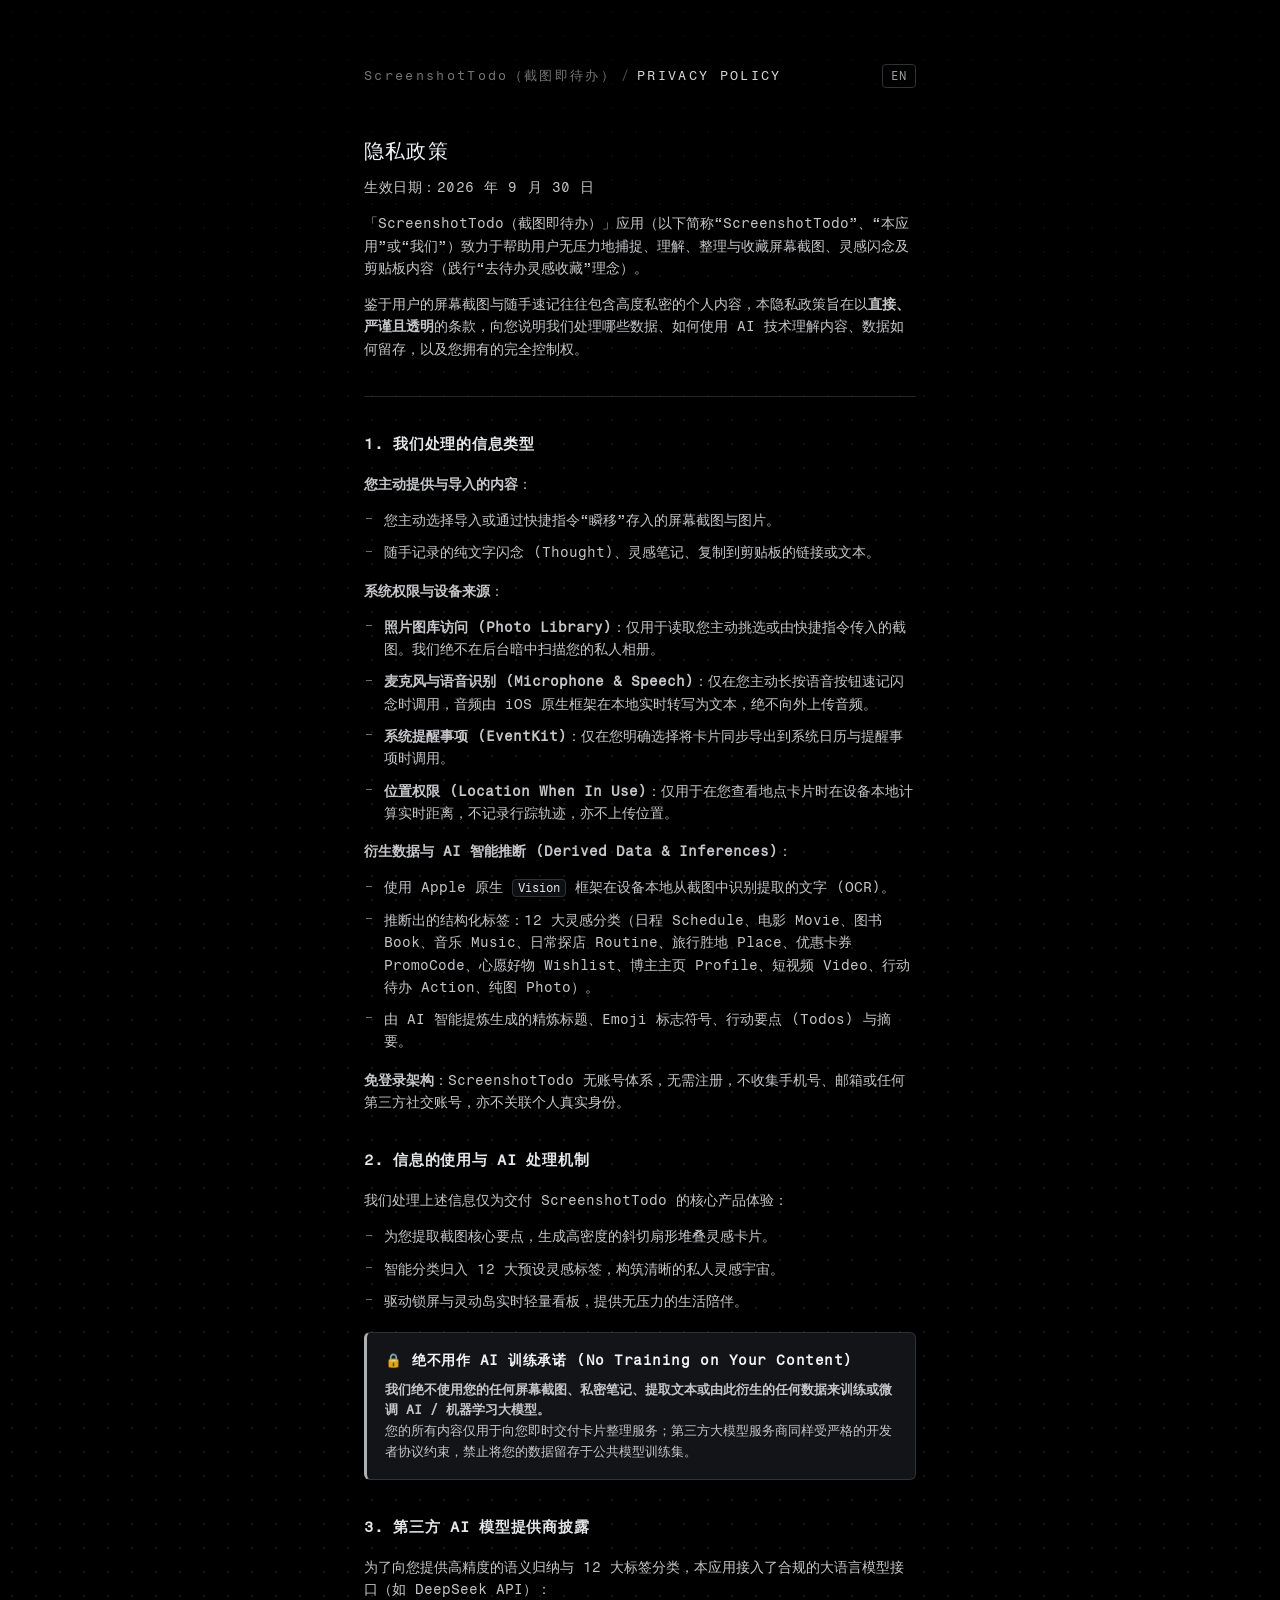
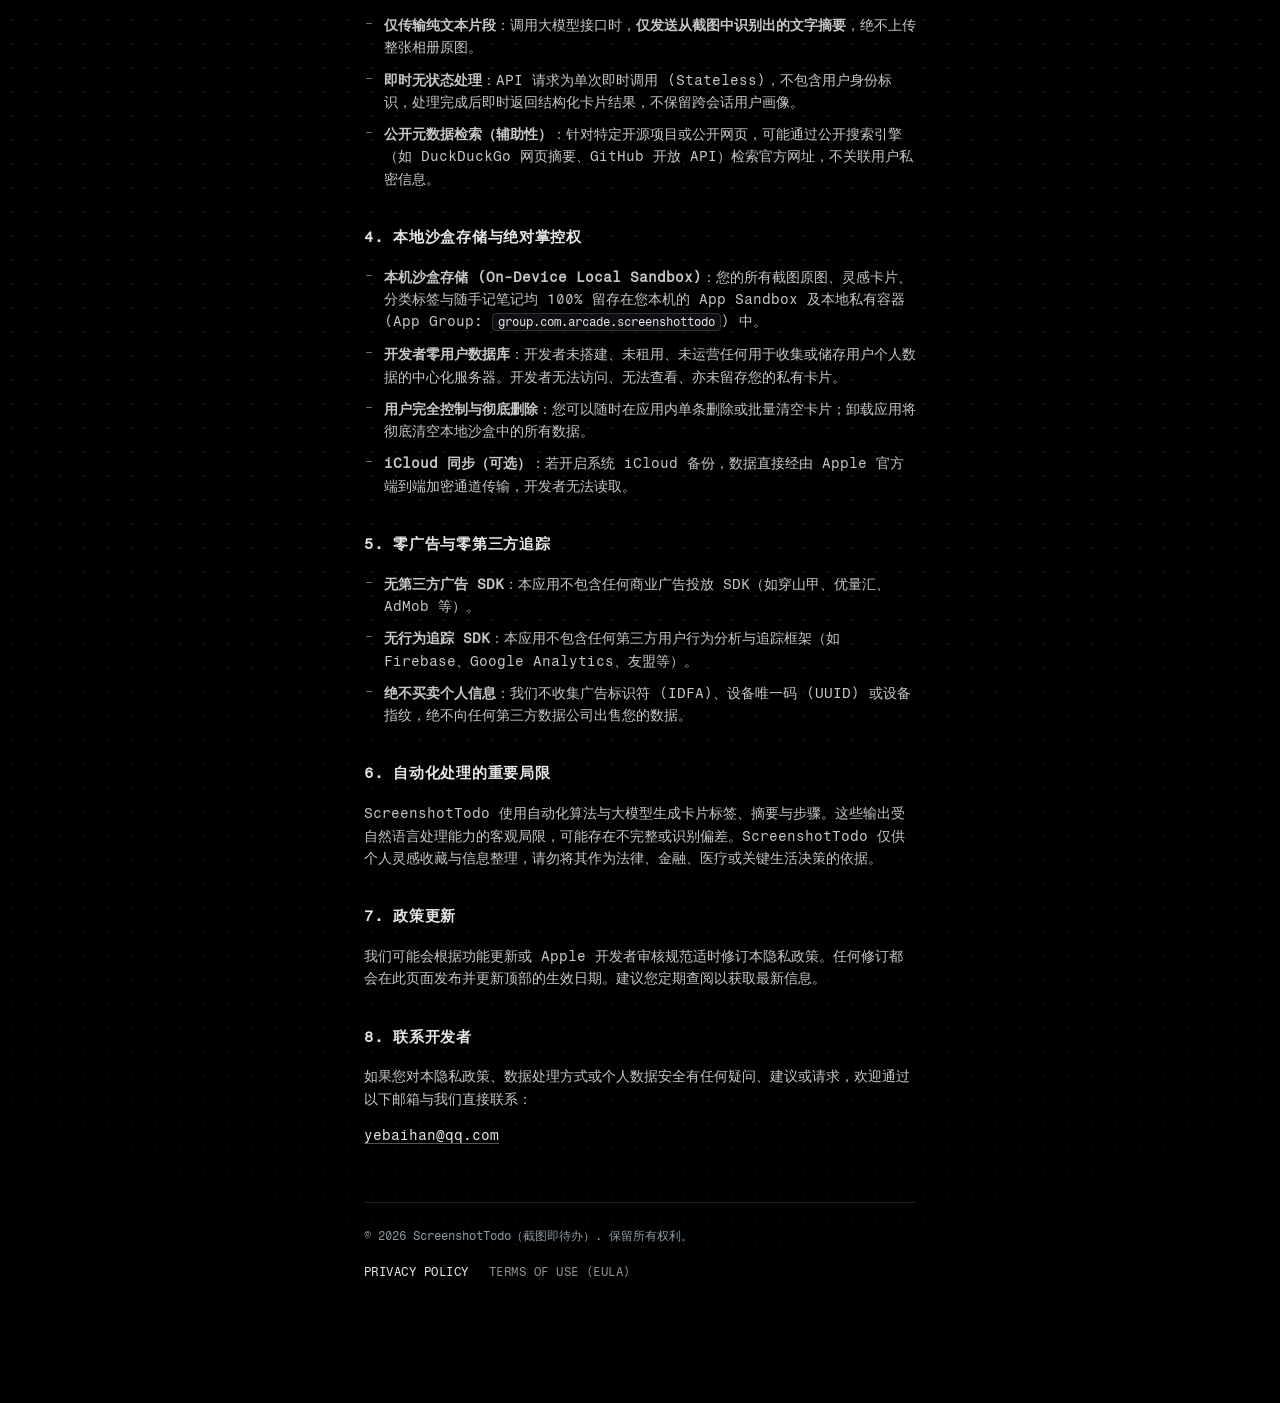
==== commit e11f9e59: "chore: update website branding from Dotney to ScreenshotTodo（截图即待办）" ====
--- a/index.html
+++ b/index.html
@@ -4,8 +4,8 @@
   <meta charset="UTF-8">
   <meta name="viewport" content="width=device-width, initial-scale=1.0">
   <meta name="theme-color" content="#000000">
-  <title>隐私政策 — Dotney</title>
-  <meta name="description" content="Dotney 官方隐私政策。深度借鉴 Pool 合规标准：了解 Dotney 如何处理您的屏幕截图、文本闪念、AI 智能归类与本地沙盒存储，含绝不用作模型训练承诺与零第三方追踪。">
+  <title>隐私政策 — ScreenshotTodo（截图即待办）</title>
+  <meta name="description" content="ScreenshotTodo（截图即待办）官方隐私政策。深度借鉴 Pool 合规标准：了解 ScreenshotTodo 如何处理您的屏幕截图、文本闪念、AI 智能归类与本地沙盒存储，含绝不用作模型训练承诺与零第三方追踪。">
   <link rel="icon" href="assets/app-icon.png">
   <link rel="stylesheet" href="pool.css">
 </head>
@@ -16,7 +16,7 @@
 
     <!-- Header & Language Switch -->
     <div class="header-row">
-      <p class="crumb"><a href="privacy.html">DOTNEY</a><span class="sep">/</span>PRIVACY POLICY</p>
+      <p class="crumb"><a href="privacy.html">ScreenshotTodo（截图即待办）</a><span class="sep">/</span>PRIVACY POLICY</p>
       <div class="lang-switch">
         <a href="privacy_en.html">EN</a>
       </div>
@@ -26,7 +26,7 @@
     <div class="section">
       <h1 class="page-title">隐私政策</h1>
       <p class="note">生效日期：2026 年 9 月 30 日</p>
-      <p>「Dotney」应用（以下简称“Dotney”、“本应用”或“我们”）致力于帮助用户无压力地捕捉、理解、整理与收藏屏幕截图、灵感闪念及剪贴板内容（践行“去待办灵感收藏”理念）。</p>
+      <p>「ScreenshotTodo（截图即待办）」应用（以下简称“ScreenshotTodo”、“本应用”或“我们”）致力于帮助用户无压力地捕捉、理解、整理与收藏屏幕截图、灵感闪念及剪贴板内容（践行“去待办灵感收藏”理念）。</p>
       <p>鉴于用户的屏幕截图与随手速记往往包含高度私密的个人内容，本隐私政策旨在以<b>直接、严谨且透明</b>的条款，向您说明我们处理哪些数据、如何使用 AI 技术理解内容、数据如何留存，以及您拥有的完全控制权。</p>
     </div>
 
@@ -56,13 +56,13 @@
         <li>由 AI 智能提炼生成的精炼标题、Emoji 标志符号、行动要点 (Todos) 与摘要。</li>
       </ul>
 
-      <p><b>免登录架构</b>：Dotney 无账号体系，无需注册，不收集手机号、邮箱或任何第三方社交账号，亦不关联个人真实身份。</p>
+      <p><b>免登录架构</b>：ScreenshotTodo 无账号体系，无需注册，不收集手机号、邮箱或任何第三方社交账号，亦不关联个人真实身份。</p>
     </div>
 
     <!-- Section 2 -->
     <div class="section">
       <h2>2. 信息的使用与 AI 处理机制</h2>
-      <p>我们处理上述信息仅为交付 Dotney 的核心产品体验：</p>
+      <p>我们处理上述信息仅为交付 ScreenshotTodo 的核心产品体验：</p>
       <ul>
         <li>为您提取截图核心要点，生成高密度的斜切扇形堆叠灵感卡片。</li>
         <li>智能分类归入 12 大预设灵感标签，构筑清晰的私人灵感宇宙。</li>
@@ -112,7 +112,7 @@
     <!-- Section 6 -->
     <div class="section">
       <h2>6. 自动化处理的重要局限</h2>
-      <p>Dotney 使用自动化算法与大模型生成卡片标签、摘要与步骤。这些输出受自然语言处理能力的客观局限，可能存在不完整或识别偏差。Dotney 仅供个人灵感收藏与信息整理，请勿将其作为法律、金融、医疗或关键生活决策的依据。</p>
+      <p>ScreenshotTodo 使用自动化算法与大模型生成卡片标签、摘要与步骤。这些输出受自然语言处理能力的客观局限，可能存在不完整或识别偏差。ScreenshotTodo 仅供个人灵感收藏与信息整理，请勿将其作为法律、金融、医疗或关键生活决策的依据。</p>
     </div>
 
     <!-- Section 7 -->
@@ -130,7 +130,7 @@
 
     <!-- Footer Nav -->
     <div class="footer-nav">
-      <div class="footer-copy">© 2026 Dotney. 保留所有权利。</div>
+      <div class="footer-copy">© 2026 ScreenshotTodo（截图即待办）. 保留所有权利。</div>
       <div class="footer-links">
         <a href="privacy.html" aria-current="page">PRIVACY POLICY</a>
         <a href="terms.html">TERMS OF USE (EULA)</a>
--- a/pool.css
+++ b/pool.css
@@ -1,4 +1,4 @@
-/* Dotney — Pool-Inspired Visual Design Language
+/* ScreenshotTodo（截图即待办） — Pool-Inspired Visual Design Language
    Pure-black canvas, subtle dot matrix grid, monospace typography, restrained elegance */
 
 @import url('https://fonts.googleapis.com/css2?family=Fragment+Mono:ital@0;1&family=Inter:wght@400;500;600&display=swap');
@@ -69,7 +69,6 @@
   font-weight: 400;
   letter-spacing: .18em;
   color: hsl(var(--foreground) / .88);
-  text-transform: uppercase;
 }
 
 .crumb a {
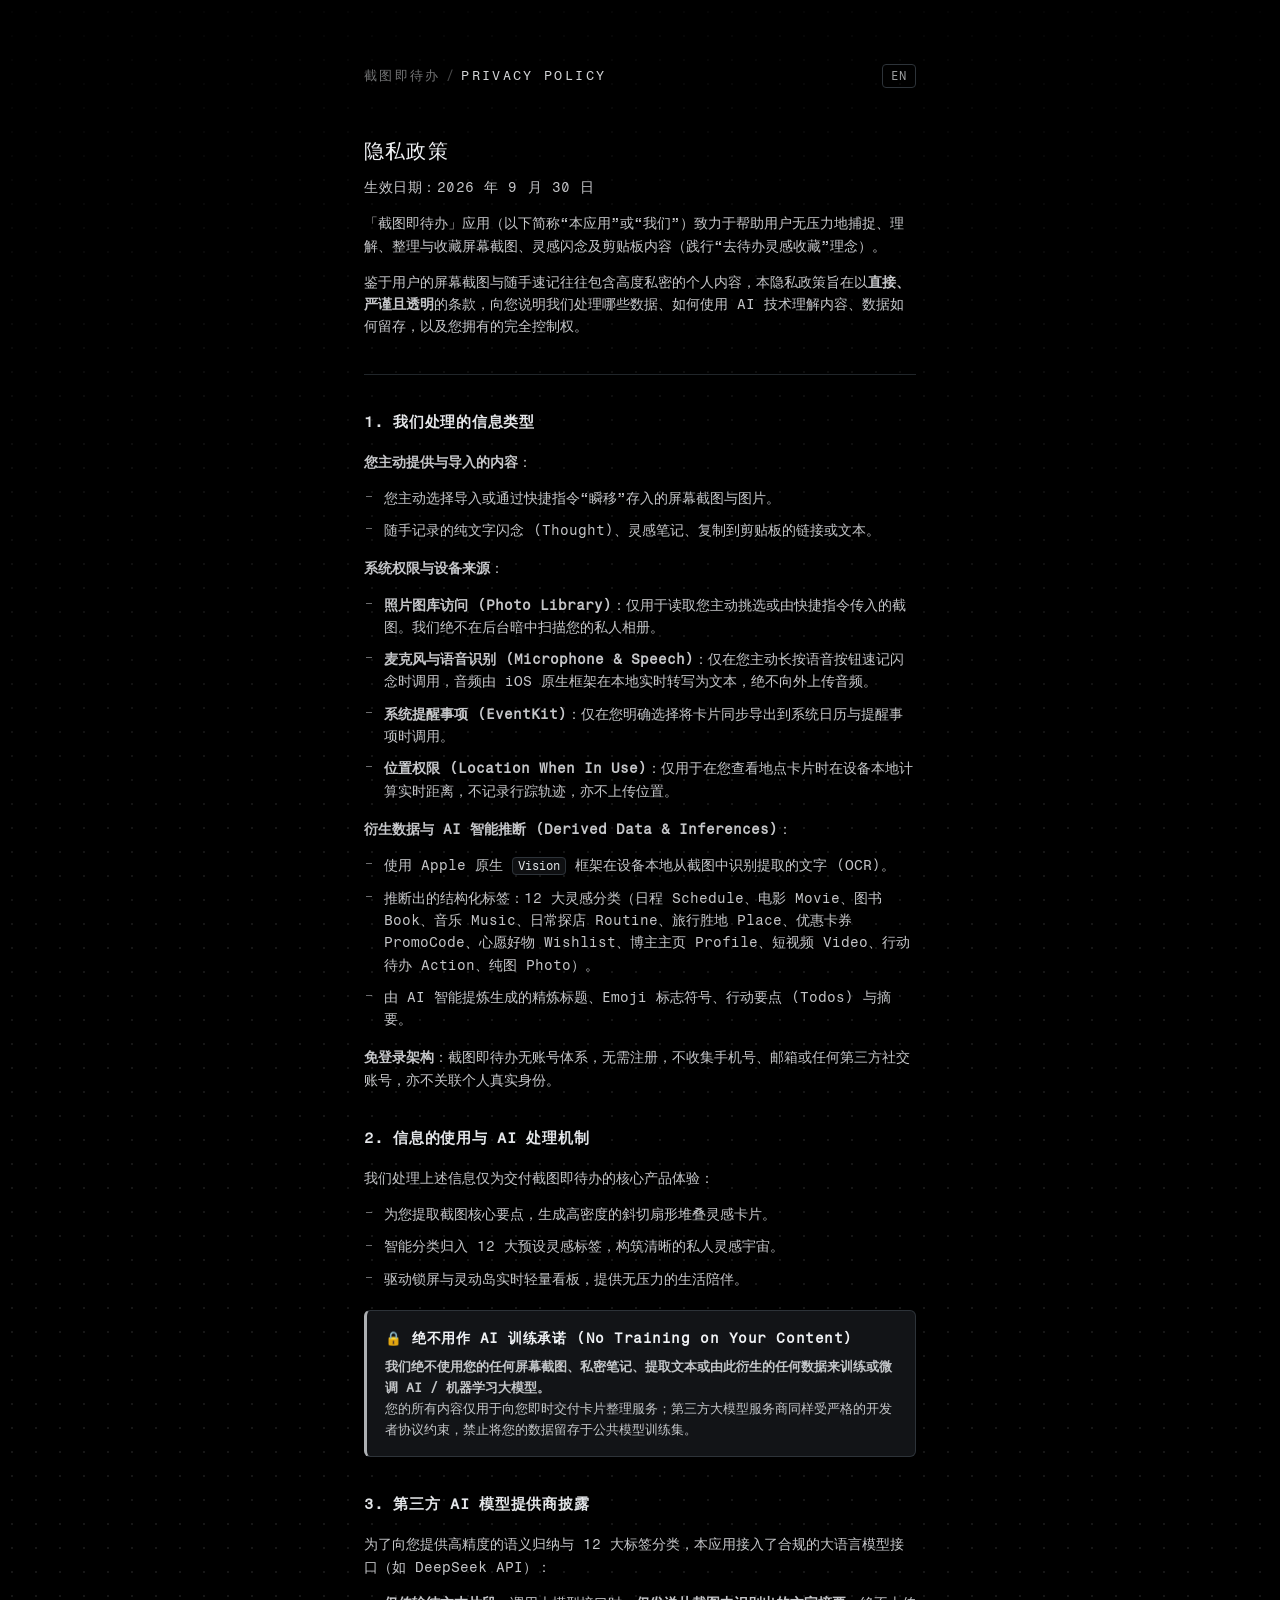
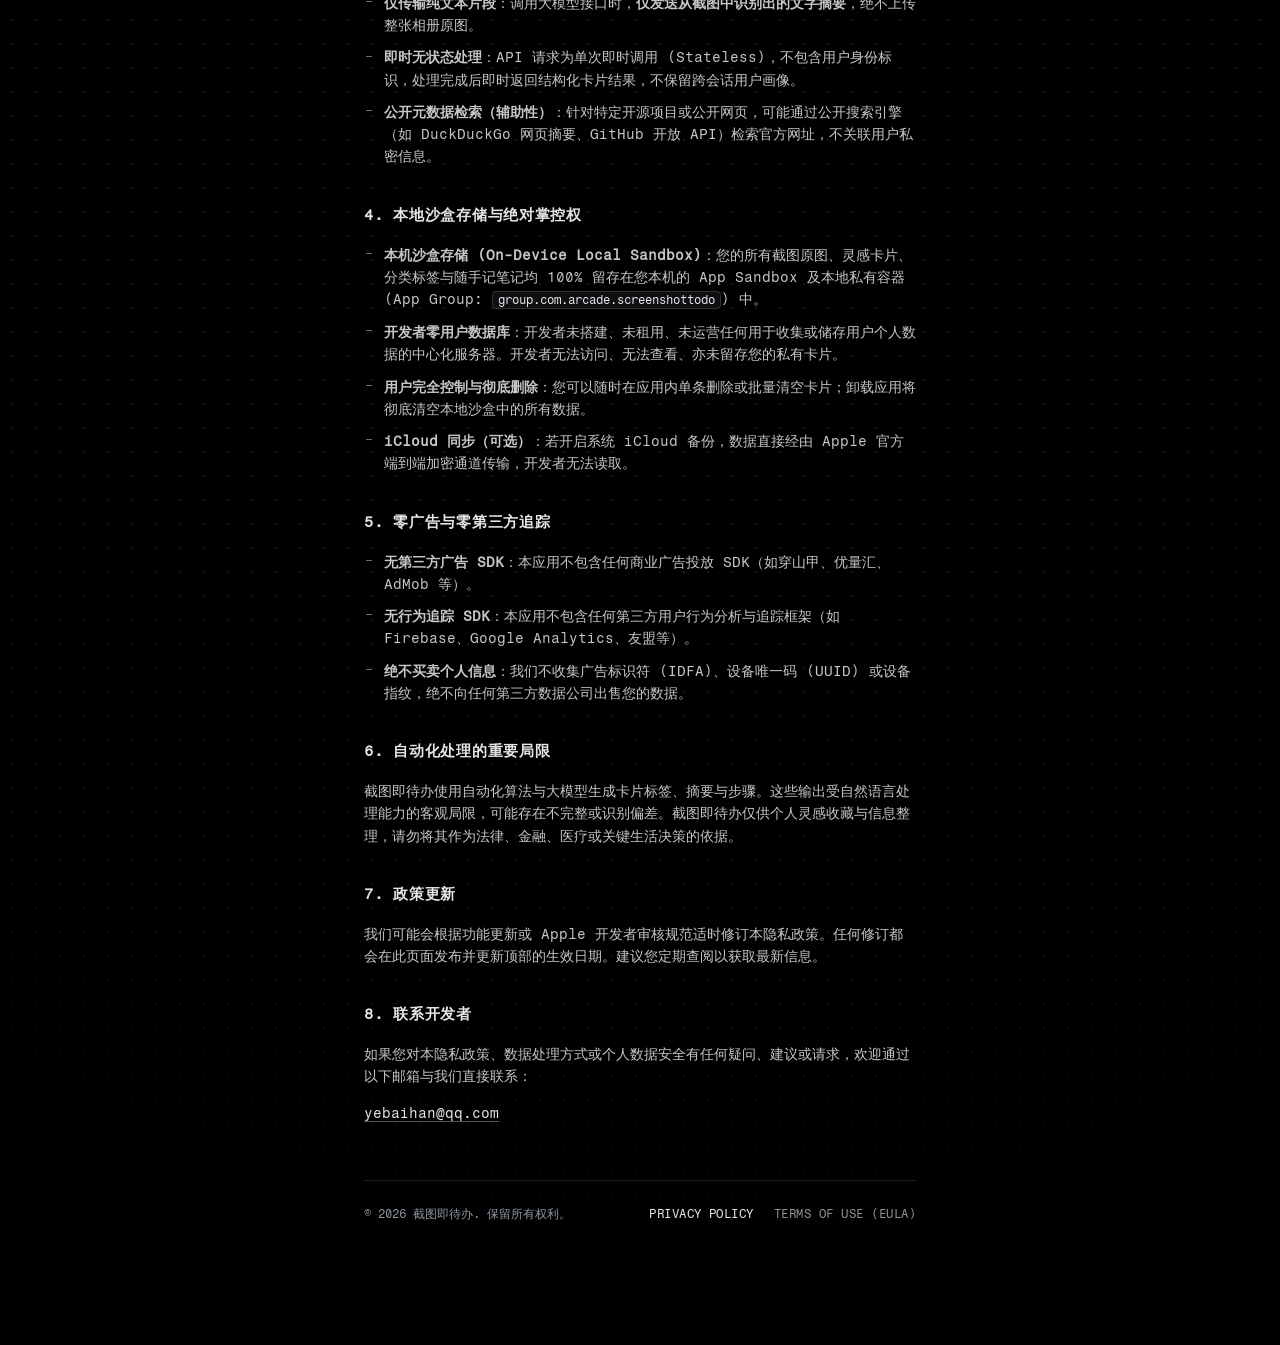
==== commit 9710963b: "chore: use ScreenshotTodo for EN pages and 截图即待办 for ZH pages" ====
--- a/index.html
+++ b/index.html
@@ -4,8 +4,8 @@
   <meta charset="UTF-8">
   <meta name="viewport" content="width=device-width, initial-scale=1.0">
   <meta name="theme-color" content="#000000">
-  <title>隐私政策 — ScreenshotTodo（截图即待办）</title>
-  <meta name="description" content="ScreenshotTodo（截图即待办）官方隐私政策。深度借鉴 Pool 合规标准：了解 ScreenshotTodo 如何处理您的屏幕截图、文本闪念、AI 智能归类与本地沙盒存储，含绝不用作模型训练承诺与零第三方追踪。">
+  <title>隐私政策 — 截图即待办</title>
+  <meta name="description" content="截图即待办官方隐私政策。深度借鉴 Pool 合规标准：了解截图即待办如何处理您的屏幕截图、文本闪念、AI 智能归类与本地沙盒存储，含绝不用作模型训练承诺与零第三方追踪。">
   <link rel="icon" href="assets/app-icon.png">
   <link rel="stylesheet" href="pool.css">
 </head>
@@ -16,7 +16,7 @@
 
     <!-- Header & Language Switch -->
     <div class="header-row">
-      <p class="crumb"><a href="privacy.html">ScreenshotTodo（截图即待办）</a><span class="sep">/</span>PRIVACY POLICY</p>
+      <p class="crumb"><a href="privacy.html">截图即待办</a><span class="sep">/</span>PRIVACY POLICY</p>
       <div class="lang-switch">
         <a href="privacy_en.html">EN</a>
       </div>
@@ -26,7 +26,7 @@
     <div class="section">
       <h1 class="page-title">隐私政策</h1>
       <p class="note">生效日期：2026 年 9 月 30 日</p>
-      <p>「ScreenshotTodo（截图即待办）」应用（以下简称“ScreenshotTodo”、“本应用”或“我们”）致力于帮助用户无压力地捕捉、理解、整理与收藏屏幕截图、灵感闪念及剪贴板内容（践行“去待办灵感收藏”理念）。</p>
+      <p>「截图即待办」应用（以下简称“本应用”或“我们”）致力于帮助用户无压力地捕捉、理解、整理与收藏屏幕截图、灵感闪念及剪贴板内容（践行“去待办灵感收藏”理念）。</p>
       <p>鉴于用户的屏幕截图与随手速记往往包含高度私密的个人内容，本隐私政策旨在以<b>直接、严谨且透明</b>的条款，向您说明我们处理哪些数据、如何使用 AI 技术理解内容、数据如何留存，以及您拥有的完全控制权。</p>
     </div>
 
@@ -56,13 +56,13 @@
         <li>由 AI 智能提炼生成的精炼标题、Emoji 标志符号、行动要点 (Todos) 与摘要。</li>
       </ul>
 
-      <p><b>免登录架构</b>：ScreenshotTodo 无账号体系，无需注册，不收集手机号、邮箱或任何第三方社交账号，亦不关联个人真实身份。</p>
+      <p><b>免登录架构</b>：截图即待办无账号体系，无需注册，不收集手机号、邮箱或任何第三方社交账号，亦不关联个人真实身份。</p>
     </div>
 
     <!-- Section 2 -->
     <div class="section">
       <h2>2. 信息的使用与 AI 处理机制</h2>
-      <p>我们处理上述信息仅为交付 ScreenshotTodo 的核心产品体验：</p>
+      <p>我们处理上述信息仅为交付截图即待办的核心产品体验：</p>
       <ul>
         <li>为您提取截图核心要点，生成高密度的斜切扇形堆叠灵感卡片。</li>
         <li>智能分类归入 12 大预设灵感标签，构筑清晰的私人灵感宇宙。</li>
@@ -112,7 +112,7 @@
     <!-- Section 6 -->
     <div class="section">
       <h2>6. 自动化处理的重要局限</h2>
-      <p>ScreenshotTodo 使用自动化算法与大模型生成卡片标签、摘要与步骤。这些输出受自然语言处理能力的客观局限，可能存在不完整或识别偏差。ScreenshotTodo 仅供个人灵感收藏与信息整理，请勿将其作为法律、金融、医疗或关键生活决策的依据。</p>
+      <p>截图即待办使用自动化算法与大模型生成卡片标签、摘要与步骤。这些输出受自然语言处理能力的客观局限，可能存在不完整或识别偏差。截图即待办仅供个人灵感收藏与信息整理，请勿将其作为法律、金融、医疗或关键生活决策的依据。</p>
     </div>
 
     <!-- Section 7 -->
@@ -130,7 +130,7 @@
 
     <!-- Footer Nav -->
     <div class="footer-nav">
-      <div class="footer-copy">© 2026 ScreenshotTodo（截图即待办）. 保留所有权利。</div>
+      <div class="footer-copy">© 2026 截图即待办. 保留所有权利。</div>
       <div class="footer-links">
         <a href="privacy.html" aria-current="page">PRIVACY POLICY</a>
         <a href="terms.html">TERMS OF USE (EULA)</a>
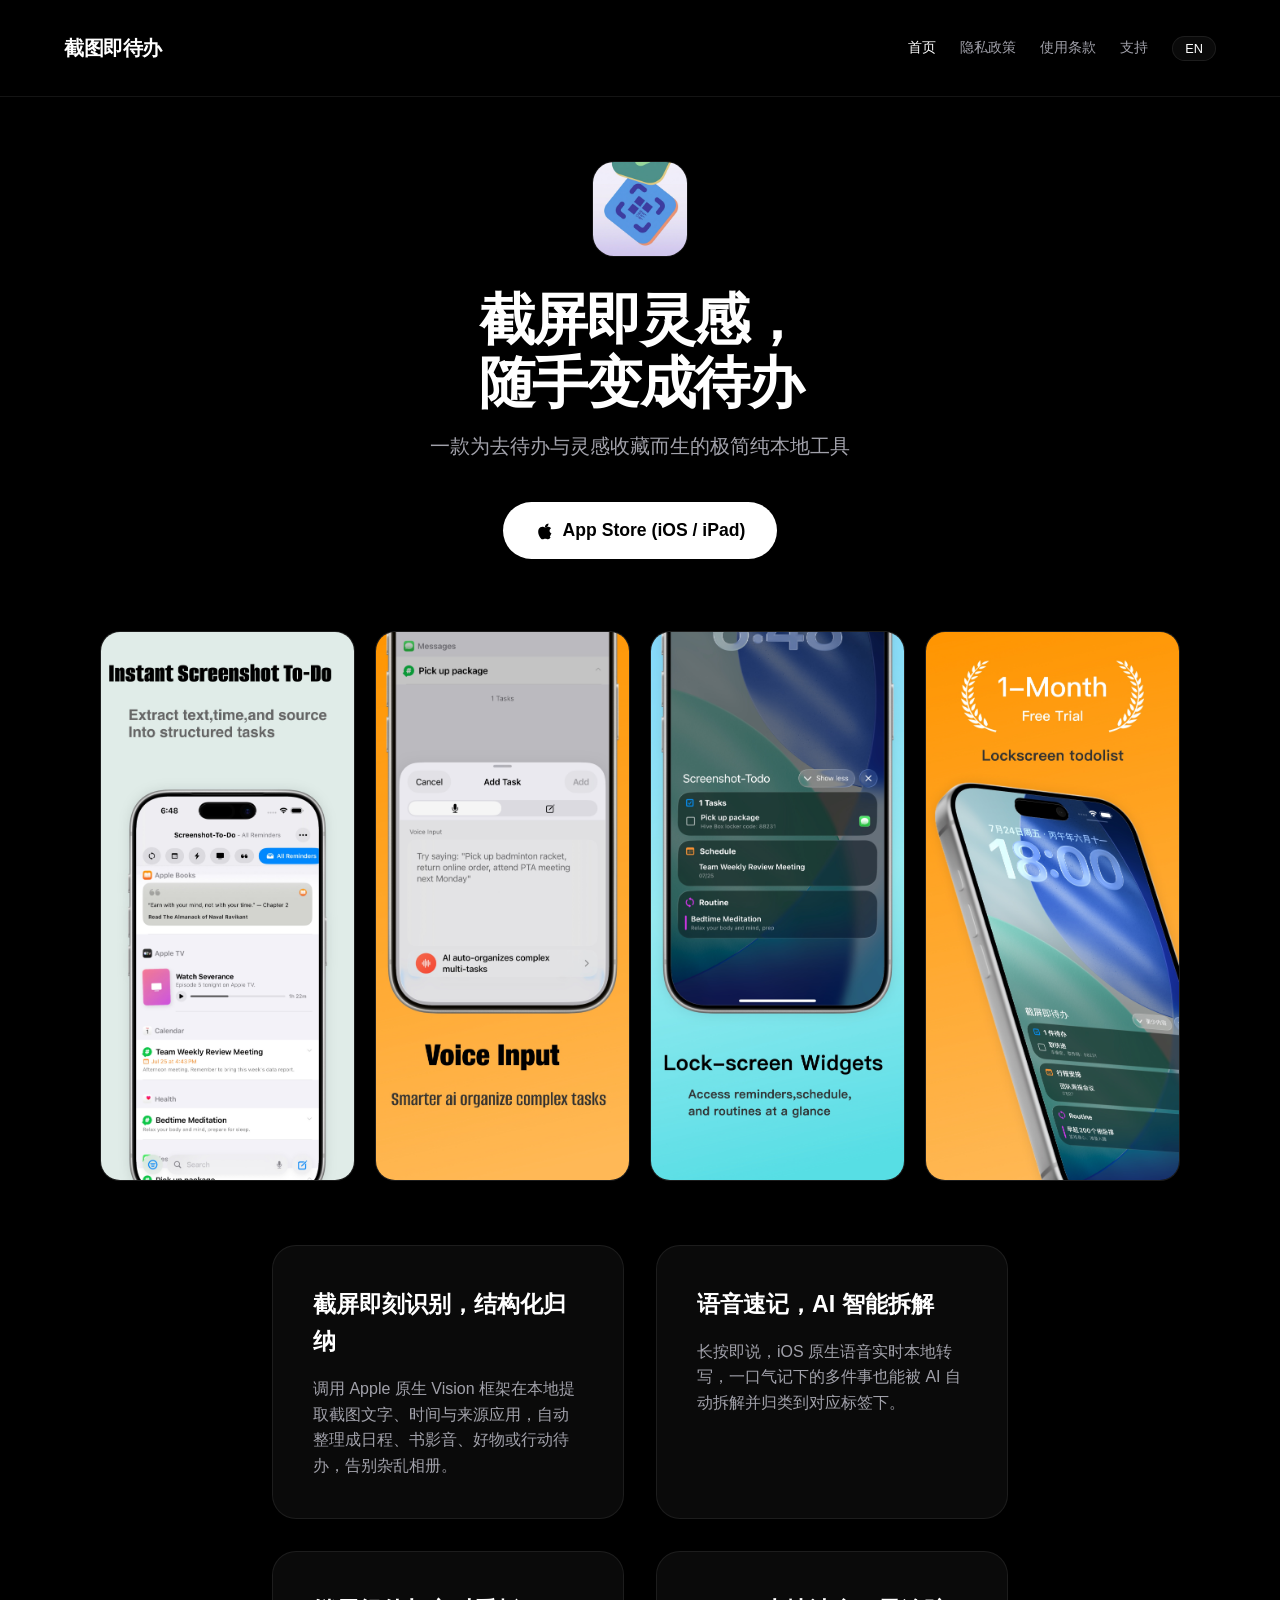
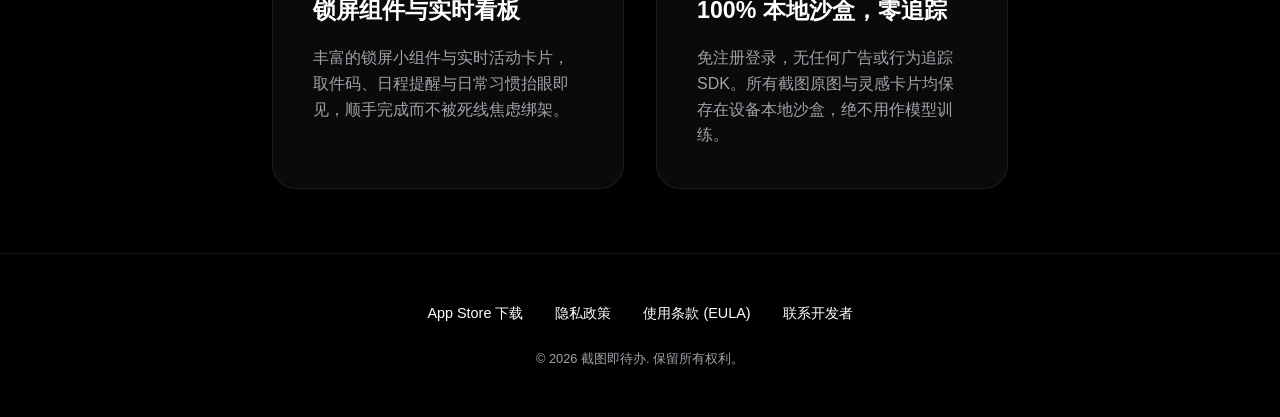
==== commit 27035b65: "feat: add minimalist homepage with App Store CTA and 4-screenshot showcase" ====
--- a/index.html
+++ b/index.html
@@ -1,144 +1,179 @@
 <!DOCTYPE html>
 <html lang="zh-CN">
 <head>
-  <meta charset="UTF-8">
-  <meta name="viewport" content="width=device-width, initial-scale=1.0">
-  <meta name="theme-color" content="#000000">
-  <title>隐私政策 — 截图即待办</title>
-  <meta name="description" content="截图即待办官方隐私政策。深度借鉴 Pool 合规标准：了解截图即待办如何处理您的屏幕截图、文本闪念、AI 智能归类与本地沙盒存储，含绝不用作模型训练承诺与零第三方追踪。">
-  <link rel="icon" href="assets/app-icon.png">
-  <link rel="stylesheet" href="pool.css">
+    <meta charset="UTF-8">
+    <meta name="viewport" content="width=device-width, initial-scale=1.0">
+    <meta name="theme-color" content="#000000">
+    <meta name="apple-itunes-app" content="app-id=6780206676">
+    <title>截图即待办 — 截屏即灵感，随手变成待办</title>
+    <meta name="description" content="截图即待办 (ScreenshotTodo) 是一款为去待办与灵感收藏而生的极简纯本地 iOS 工具。Vision 本地 OCR 提取、语音速记 AI 归类、锁屏组件与 100% 本地沙盒隐私保护。">
+    <link rel="icon" type="image/png" href="assets/app-icon.png">
+    <link rel="apple-touch-icon" href="assets/app-icon.png">
+    <link rel="stylesheet" href="home.css">
 </head>
 <body>
+    <header>
+        <a href="index.html" class="logo" data-zh-href="index.html" data-en-href="index_en.html">
+            <span class="lang-zh">截图即待办</span>
+            <span class="lang-en">ScreenshotTodo</span>
+        </a>
+        <nav>
+            <a href="index.html" class="nav-link nav-home active" data-zh-href="index.html" data-en-href="index_en.html">
+                <span class="lang-zh">首页</span>
+                <span class="lang-en">Home</span>
+            </a>
+            <a href="privacy.html" class="nav-link" data-zh-href="privacy.html" data-en-href="privacy_en.html">
+                <span class="lang-zh">隐私政策</span>
+                <span class="lang-en">Privacy</span>
+            </a>
+            <a href="terms.html" class="nav-link" data-zh-href="terms.html" data-en-href="terms_en.html">
+                <span class="lang-zh">使用条款</span>
+                <span class="lang-en">Terms</span>
+            </a>
+            <a href="mailto:yebaihan@qq.com" class="nav-link">
+                <span class="lang-zh">支持</span>
+                <span class="lang-en">Support</span>
+            </a>
+            <button class="lang-toggle" onclick="toggleLanguage()" aria-label="Switch language">
+                <span class="lang-zh">EN</span>
+                <span class="lang-en">中文</span>
+            </button>
+        </nav>
+    </header>
 
-<div class="dotted-bg">
-  <div class="page">
+    <main>
+        <section class="hero">
+            <img class="app-icon" src="assets/app-icon.png" alt="ScreenshotTodo app icon">
+            <h1>
+                <span class="lang-zh">截屏即灵感，<br>随手变成待办</span>
+                <span class="lang-en">Capture screenshots.<br>Turn ideas into action.</span>
+            </h1>
+            <p class="subtitle">
+                <span class="lang-zh">一款为去待办与灵感收藏而生的极简纯本地工具</span>
+                <span class="lang-en">A minimalist on-device vault for screenshots, voice notes &amp; smart tasks</span>
+            </p>
+            <div class="download-container">
+                <a href="https://apps.apple.com/app/id6780206676" target="_blank" rel="noopener noreferrer" class="download-btn">
+                    <svg width="20" height="20" viewBox="0 0 24 24" fill="currentColor" aria-hidden="true">
+                        <path d="M18.71 19.5c-.83 1.24-1.71 2.45-3.05 2.47-1.34.03-1.77-.79-3.29-.79-1.53 0-2 .77-3.27.82-1.31.05-2.3-1.32-3.14-2.53C4.25 17 2.94 12.45 4.7 9.39c.87-1.52 2.43-2.48 4.12-2.51 1.28-.02 2.5.87 3.29.87.78 0 2.26-1.07 3.81-.91 1.65.17 2.75.92 3.4 1.84-2.73 1.5-2.22 5.09.43 6.13-.57 1.54-1.38 3.01-2.04 4.09z"/>
+                        <path d="M15.11 6.19C15.82 5.3 16.29 4.09 16.16 2.87c-1.12.05-2.43.76-3.17 1.63-.66.77-1.22 2.01-1.07 3.2 1.24.1 2.47-.63 3.19-1.51z"/>
+                    </svg>
+                    <span class="lang-zh">App Store (iOS / iPad)</span>
+                    <span class="lang-en">App Store (iOS / iPad)</span>
+                </a>
+            </div>
+        </section>
 
-    <!-- Header & Language Switch -->
-    <div class="header-row">
-      <p class="crumb"><a href="privacy.html">截图即待办</a><span class="sep">/</span>PRIVACY POLICY</p>
-      <div class="lang-switch">
-        <a href="privacy_en.html">EN</a>
-      </div>
-    </div>
+        <section class="showcase" aria-label="App Screenshots">
+            <div class="showcase-grid">
+                <figure class="showcase-item">
+                    <img src="assets/screenshots/screen-01.jpg" alt="Instant Screenshot To-Do" loading="eager">
+                </figure>
+                <figure class="showcase-item">
+                    <img src="assets/screenshots/screen-02.jpg" alt="Voice Input and AI Organization" loading="lazy">
+                </figure>
+                <figure class="showcase-item">
+                    <img src="assets/screenshots/screen-03.jpg" alt="Lock-screen Widgets" loading="lazy">
+                </figure>
+                <figure class="showcase-item">
+                    <img src="assets/screenshots/screen-04.jpg" alt="1-Month Free Trial Lockscreen Todolist" loading="lazy">
+                </figure>
+            </div>
+        </section>
 
-    <!-- Title & Effective Date -->
-    <div class="section">
-      <h1 class="page-title">隐私政策</h1>
-      <p class="note">生效日期：2026 年 9 月 30 日</p>
-      <p>「截图即待办」应用（以下简称“本应用”或“我们”）致力于帮助用户无压力地捕捉、理解、整理与收藏屏幕截图、灵感闪念及剪贴板内容（践行“去待办灵感收藏”理念）。</p>
-      <p>鉴于用户的屏幕截图与随手速记往往包含高度私密的个人内容，本隐私政策旨在以<b>直接、严谨且透明</b>的条款，向您说明我们处理哪些数据、如何使用 AI 技术理解内容、数据如何留存，以及您拥有的完全控制权。</p>
-    </div>
+        <section class="features">
+            <div class="feature-card">
+                <h3>
+                    <span class="lang-zh">截屏即刻识别，结构化归纳</span>
+                    <span class="lang-en">Instant Screenshot To-Do</span>
+                </h3>
+                <p>
+                    <span class="lang-zh">调用 Apple 原生 Vision 框架在本地提取截图文字、时间与来源应用，自动整理成日程、书影音、好物或行动待办，告别杂乱相册。</span>
+                    <span class="lang-en">Extracts text, dates, and source apps locally via Apple Vision OCR—turning screenshots into structured tasks and 12 curated inspiration vaults.</span>
+                </p>
+            </div>
+            <div class="feature-card">
+                <h3>
+                    <span class="lang-zh">语音速记，AI 智能拆解</span>
+                    <span class="lang-en">Voice Input &amp; AI Sorting</span>
+                </h3>
+                <p>
+                    <span class="lang-zh">长按即说，iOS 原生语音实时本地转写，一口气记下的多件事也能被 AI 自动拆解并归类到对应标签下。</span>
+                    <span class="lang-en">Dictate fleeting thoughts on-device with native Speech recognition and let AI automatically break down and organize multi-part tasks.</span>
+                </p>
+            </div>
+            <div class="feature-card">
+                <h3>
+                    <span class="lang-zh">锁屏组件与实时看板</span>
+                    <span class="lang-en">Lock-Screen Widgets</span>
+                </h3>
+                <p>
+                    <span class="lang-zh">丰富的锁屏小组件与实时活动卡片，取件码、日程提醒与日常习惯抬眼即见，顺手完成而不被死线焦虑绑架。</span>
+                    <span class="lang-en">Access reminders, schedules, and daily routines directly from your iOS Lock Screen and Live Activities at a glance.</span>
+                </p>
+            </div>
+            <div class="feature-card">
+                <h3>
+                    <span class="lang-zh">100% 本地沙盒，零追踪</span>
+                    <span class="lang-en">100% On-Device Privacy</span>
+                </h3>
+                <p>
+                    <span class="lang-zh">免注册登录，无任何广告或行为追踪 SDK。所有截图原图与灵感卡片均保存在设备本地沙盒，绝不用作模型训练。</span>
+                    <span class="lang-en">Zero accounts, zero trackers, and zero ad SDKs. Screenshots and cards stay strictly inside your device sandbox and are never used for AI training.</span>
+                </p>
+            </div>
+        </section>
+    </main>
 
-    <hr class="rule">
+    <footer>
+        <div class="footer-links">
+            <a href="https://apps.apple.com/app/id6780206676" target="_blank" rel="noopener noreferrer">
+                <span class="lang-zh">App Store 下载</span>
+                <span class="lang-en">App Store</span>
+            </a>
+            <a href="privacy.html" data-zh-href="privacy.html" data-en-href="privacy_en.html">
+                <span class="lang-zh">隐私政策</span>
+                <span class="lang-en">Privacy Policy</span>
+            </a>
+            <a href="terms.html" data-zh-href="terms.html" data-en-href="terms_en.html">
+                <span class="lang-zh">使用条款 (EULA)</span>
+                <span class="lang-en">Terms of Use (EULA)</span>
+            </a>
+            <a href="mailto:yebaihan@qq.com">
+                <span class="lang-zh">联系开发者</span>
+                <span class="lang-en">Support</span>
+            </a>
+        </div>
+        <div class="copyright">
+            <span class="lang-zh">&copy; 2026 截图即待办. 保留所有权利。</span>
+            <span class="lang-en">&copy; 2026 ScreenshotTodo. All rights reserved.</span>
+        </div>
+    </footer>
 
-    <!-- Section 1 -->
-    <div class="section">
-      <h2>1. 我们处理的信息类型</h2>
-      <p><b>您主动提供与导入的内容</b>：</p>
-      <ul>
-        <li>您主动选择导入或通过快捷指令“瞬移”存入的屏幕截图与图片。</li>
-        <li>随手记录的纯文字闪念 (Thought)、灵感笔记、复制到剪贴板的链接或文本。</li>
-      </ul>
+    <script>
+        function syncLangLinks(isEn) {
+            document.documentElement.lang = isEn ? 'en' : 'zh-CN';
+            document.title = isEn
+                ? 'ScreenshotTodo — Capture screenshots. Turn ideas into action.'
+                : '截图即待办 — 截屏即灵感，随手变成待办';
+            document.querySelectorAll('a[data-zh-href][data-en-href]').forEach(function (el) {
+                el.setAttribute('href', isEn ? el.dataset.enHref : el.dataset.zhHref);
+            });
+        }
 
-      <p><b>系统权限与设备来源</b>：</p>
-      <ul>
-        <li><b>照片图库访问 (Photo Library)</b>：仅用于读取您主动挑选或由快捷指令传入的截图。我们绝不在后台暗中扫描您的私人相册。</li>
-        <li><b>麦克风与语音识别 (Microphone &amp; Speech)</b>：仅在您主动长按语音按钮速记闪念时调用，音频由 iOS 原生框架在本地实时转写为文本，绝不向外上传音频。</li>
-        <li><b>系统提醒事项 (EventKit)</b>：仅在您明确选择将卡片同步导出到系统日历与提醒事项时调用。</li>
-        <li><b>位置权限 (Location When In Use)</b>：仅用于在您查看地点卡片时在设备本地计算实时距离，不记录行踪轨迹，亦不上传位置。</li>
-      </ul>
+        function toggleLanguage() {
+            var isEn = document.body.classList.toggle('show-en');
+            localStorage.setItem('lang', isEn ? 'en' : 'zh');
+            syncLangLinks(isEn);
+        }
 
-      <p><b>衍生数据与 AI 智能推断 (Derived Data &amp; Inferences)</b>：</p>
-      <ul>
-        <li>使用 Apple 原生 <code>Vision</code> 框架在设备本地从截图中识别提取的文字 (OCR)。</li>
-        <li>推断出的结构化标签：12 大灵感分类（日程 Schedule、电影 Movie、图书 Book、音乐 Music、日常探店 Routine、旅行胜地 Place、优惠卡券 PromoCode、心愿好物 Wishlist、博主主页 Profile、短视频 Video、行动待办 Action、纯图 Photo）。</li>
-        <li>由 AI 智能提炼生成的精炼标题、Emoji 标志符号、行动要点 (Todos) 与摘要。</li>
-      </ul>
-
-      <p><b>免登录架构</b>：截图即待办无账号体系，无需注册，不收集手机号、邮箱或任何第三方社交账号，亦不关联个人真实身份。</p>
-    </div>
-
-    <!-- Section 2 -->
-    <div class="section">
-      <h2>2. 信息的使用与 AI 处理机制</h2>
-      <p>我们处理上述信息仅为交付截图即待办的核心产品体验：</p>
-      <ul>
-        <li>为您提取截图核心要点，生成高密度的斜切扇形堆叠灵感卡片。</li>
-        <li>智能分类归入 12 大预设灵感标签，构筑清晰的私人灵感宇宙。</li>
-        <li>驱动锁屏与灵动岛实时轻量看板，提供无压力的生活陪伴。</li>
-      </ul>
-
-      <!-- Pool-style Callout -->
-      <div class="callout-box">
-        <h4>🔒 绝不用作 AI 训练承诺 (No Training on Your Content)</h4>
-        <p><b>我们绝不使用您的任何屏幕截图、私密笔记、提取文本或由此衍生的任何数据来训练或微调 AI / 机器学习大模型。</b><br>
-        您的所有内容仅用于向您即时交付卡片整理服务；第三方大模型服务商同样受严格的开发者协议约束，禁止将您的数据留存于公共模型训练集。</p>
-      </div>
-    </div>
-
-    <!-- Section 3 -->
-    <div class="section">
-      <h2>3. 第三方 AI 模型提供商披露</h2>
-      <p>为了向您提供高精度的语义归纳与 12 大标签分类，本应用接入了合规的大语言模型接口（如 DeepSeek API）：</p>
-      <ul>
-        <li><b>仅传输纯文本片段</b>：调用大模型接口时，<b>仅发送从截图中识别出的文字摘要</b>，绝不上传整张相册原图。</li>
-        <li><b>即时无状态处理</b>：API 请求为单次即时调用 (Stateless)，不包含用户身份标识，处理完成后即时返回结构化卡片结果，不保留跨会话用户画像。</li>
-        <li><b>公开元数据检索（辅助性）</b>：针对特定开源项目或公开网页，可能通过公开搜索引擎（如 DuckDuckGo 网页摘要、GitHub 开放 API）检索官方网址，不关联用户私密信息。</li>
-      </ul>
-    </div>
-
-    <!-- Section 4 -->
-    <div class="section">
-      <h2>4. 本地沙盒存储与绝对掌控权</h2>
-      <ul>
-        <li><b>本机沙盒存储 (On-Device Local Sandbox)</b>：您的所有截图原图、灵感卡片、分类标签与随手记笔记均 100% 留存在您本机的 App Sandbox 及本地私有容器 (App Group: <code>group.com.arcade.screenshottodo</code>) 中。</li>
-        <li><b>开发者零用户数据库</b>：开发者未搭建、未租用、未运营任何用于收集或储存用户个人数据的中心化服务器。开发者无法访问、无法查看、亦未留存您的私有卡片。</li>
-        <li><b>用户完全控制与彻底删除</b>：您可以随时在应用内单条删除或批量清空卡片；卸载应用将彻底清空本地沙盒中的所有数据。</li>
-        <li><b>iCloud 同步（可选）</b>：若开启系统 iCloud 备份，数据直接经由 Apple 官方端到端加密通道传输，开发者无法读取。</li>
-      </ul>
-    </div>
-
-    <!-- Section 5 -->
-    <div class="section">
-      <h2>5. 零广告与零第三方追踪</h2>
-      <ul>
-        <li><b>无第三方广告 SDK</b>：本应用不包含任何商业广告投放 SDK（如穿山甲、优量汇、AdMob 等）。</li>
-        <li><b>无行为追踪 SDK</b>：本应用不包含任何第三方用户行为分析与追踪框架（如 Firebase、Google Analytics、友盟等）。</li>
-        <li><b>绝不买卖个人信息</b>：我们不收集广告标识符 (IDFA)、设备唯一码 (UUID) 或设备指纹，绝不向任何第三方数据公司出售您的数据。</li>
-      </ul>
-    </div>
-
-    <!-- Section 6 -->
-    <div class="section">
-      <h2>6. 自动化处理的重要局限</h2>
-      <p>截图即待办使用自动化算法与大模型生成卡片标签、摘要与步骤。这些输出受自然语言处理能力的客观局限，可能存在不完整或识别偏差。截图即待办仅供个人灵感收藏与信息整理，请勿将其作为法律、金融、医疗或关键生活决策的依据。</p>
-    </div>
-
-    <!-- Section 7 -->
-    <div class="section">
-      <h2>7. 政策更新</h2>
-      <p>我们可能会根据功能更新或 Apple 开发者审核规范适时修订本隐私政策。任何修订都会在此页面发布并更新顶部的生效日期。建议您定期查阅以获取最新信息。</p>
-    </div>
-
-    <!-- Section 8 -->
-    <div class="section">
-      <h2>8. 联系开发者</h2>
-      <p>如果您对本隐私政策、数据处理方式或个人数据安全有任何疑问、建议或请求，欢迎通过以下邮箱与我们直接联系：</p>
-      <p><a href="mailto:yebaihan@qq.com">yebaihan@qq.com</a></p>
-    </div>
-
-    <!-- Footer Nav -->
-    <div class="footer-nav">
-      <div class="footer-copy">© 2026 截图即待办. 保留所有权利。</div>
-      <div class="footer-links">
-        <a href="privacy.html" aria-current="page">PRIVACY POLICY</a>
-        <a href="terms.html">TERMS OF USE (EULA)</a>
-      </div>
-    </div>
-
-  </div>
-</div>
-
+        (function () {
+            var saved = localStorage.getItem('lang');
+            if (saved === 'en') {
+                document.body.classList.add('show-en');
+            }
+            syncLangLinks(document.body.classList.contains('show-en'));
+        })();
+    </script>
 </body>
 </html>
--- a/home.css
+++ b/home.css
@@ -0,0 +1,314 @@
+/* ScreenshotTodo（截图即待办） — Minimalist Dark Homepage (gap-diary-site style) */
+
+:root {
+    --bg-color: #000000;
+    --text-primary: #ffffff;
+    --text-secondary: #a1a1aa;
+    --card-bg: rgba(255, 255, 255, 0.04);
+    --card-border: rgba(255, 255, 255, 0.08);
+    --card-hover: rgba(255, 255, 255, 0.08);
+}
+
+* {
+    box-sizing: border-box;
+    margin: 0;
+    padding: 0;
+}
+
+html, body {
+    overflow-x: clip;
+}
+
+body {
+    background-color: var(--bg-color);
+    color: var(--text-primary);
+    font-family: "SF Pro Display", -apple-system, BlinkMacSystemFont, "Inter", "PingFang SC", "Helvetica Neue", Helvetica, Arial, sans-serif;
+    line-height: 1.6;
+    -webkit-font-smoothing: antialiased;
+    -moz-osx-font-smoothing: grayscale;
+    min-height: 100vh;
+    display: flex;
+    flex-direction: column;
+}
+
+a {
+    color: var(--text-primary);
+    text-decoration: none;
+    transition: opacity 0.2s ease;
+}
+
+a:hover {
+    opacity: 0.7;
+}
+
+/* Header & Nav */
+header {
+    padding: 2rem 5%;
+    display: flex;
+    justify-content: space-between;
+    align-items: center;
+    background: rgba(0, 0, 0, 0.75);
+    backdrop-filter: blur(10px);
+    -webkit-backdrop-filter: blur(10px);
+    border-bottom: 1px solid var(--card-border);
+    position: sticky;
+    top: 0;
+    z-index: 100;
+}
+
+.logo {
+    font-size: 1.25rem;
+    font-weight: 600;
+    letter-spacing: -0.02em;
+    white-space: nowrap;
+}
+
+.logo:hover {
+    opacity: 0.85;
+}
+
+nav {
+    display: flex;
+    gap: 1.5rem;
+    align-items: center;
+}
+
+.nav-link {
+    color: var(--text-secondary);
+    font-size: 0.9rem;
+    white-space: nowrap;
+}
+
+.nav-link:hover, .nav-link.active {
+    color: var(--text-primary);
+    opacity: 1;
+}
+
+.lang-toggle {
+    background: var(--card-bg);
+    border: 1px solid var(--card-border);
+    color: var(--text-primary);
+    padding: 0.25rem 0.75rem;
+    border-radius: 999px;
+    font-size: 0.8rem;
+    font-family: inherit;
+    white-space: nowrap;
+    cursor: pointer;
+    transition: all 0.2s;
+}
+
+.lang-toggle:hover {
+    background: var(--card-hover);
+}
+
+/* Main Content */
+main {
+    flex: 1;
+    max-width: 800px;
+    min-width: 0;
+    margin: 0 auto;
+    padding: 4rem 2rem;
+    width: 100%;
+}
+
+.hero {
+    text-align: center;
+    margin-bottom: 4.5rem;
+    animation: fadeIn 1s ease-out;
+}
+
+.app-icon {
+    display: block;
+    width: 96px;
+    height: 96px;
+    border-radius: 22px;
+    margin: 0 auto 2rem;
+    border: 1px solid var(--card-border);
+    box-shadow: 0 20px 40px rgba(0, 0, 0, 0.5);
+}
+
+h1 {
+    font-size: 3.5rem;
+    font-weight: 700;
+    letter-spacing: -0.04em;
+    margin-bottom: 1rem;
+    line-height: 1.12;
+}
+
+.subtitle {
+    font-size: 1.25rem;
+    color: var(--text-secondary);
+    margin-bottom: 2.5rem;
+    font-weight: 400;
+}
+
+.download-container {
+    display: flex;
+    justify-content: center;
+    flex-wrap: wrap;
+    gap: 1rem;
+    margin-top: 1rem;
+}
+
+.download-btn {
+    display: inline-flex;
+    align-items: center;
+    gap: 0.5rem;
+    background-color: var(--text-primary);
+    color: var(--bg-color);
+    padding: 0.875rem 2rem;
+    border-radius: 999px;
+    font-weight: 600;
+    font-size: 1.1rem;
+    transition: transform 0.2s ease, box-shadow 0.2s ease;
+}
+
+.download-btn:hover {
+    transform: translateY(-2px);
+    box-shadow: 0 10px 20px rgba(255, 255, 255, 0.1);
+    opacity: 1;
+}
+
+/* Showcase — 4 App Store promotional screenshots */
+.showcase {
+    width: min(1080px, 92vw);
+    margin-left: 50%;
+    transform: translateX(-50%);
+}
+
+.showcase-grid {
+    display: grid;
+    grid-template-columns: repeat(4, 1fr);
+    gap: 1.25rem;
+}
+
+.showcase-item {
+    margin: 0;
+    border-radius: 20px;
+    overflow: hidden;
+    background: var(--card-bg);
+    border: 1px solid var(--card-border);
+    transition: transform 0.25s ease, border-color 0.25s ease;
+}
+
+.showcase-item:hover {
+    transform: translateY(-4px);
+    border-color: rgba(255, 255, 255, 0.2);
+}
+
+.showcase-item img {
+    display: block;
+    width: 100%;
+    height: auto;
+    aspect-ratio: 9 / 19.5;
+    object-fit: cover;
+}
+
+/* Features Grid */
+.features {
+    display: grid;
+    grid-template-columns: repeat(auto-fit, minmax(300px, 1fr));
+    gap: 2rem;
+    margin-top: 4rem;
+}
+
+.feature-card {
+    background: var(--card-bg);
+    border: 1px solid var(--card-border);
+    padding: 2.5rem;
+    border-radius: 24px;
+    transition: transform 0.3s ease, background 0.3s ease;
+}
+
+.feature-card:hover {
+    transform: translateY(-5px);
+    background: var(--card-hover);
+}
+
+.feature-card h3 {
+    font-size: 1.45rem;
+    margin-bottom: 1rem;
+    font-weight: 600;
+}
+
+.feature-card p {
+    color: var(--text-secondary);
+}
+
+/* Footer */
+footer {
+    padding: 3rem 5%;
+    text-align: center;
+    border-top: 1px solid var(--card-border);
+    margin-top: auto;
+}
+
+.footer-links {
+    display: flex;
+    justify-content: center;
+    flex-wrap: wrap;
+    gap: 2rem;
+    margin-bottom: 1.5rem;
+    font-size: 0.9rem;
+}
+
+.copyright {
+    color: var(--text-secondary);
+    font-size: 0.8rem;
+}
+
+/* Animations */
+@keyframes fadeIn {
+    from { opacity: 0; transform: translateY(20px); }
+    to { opacity: 1; transform: translateY(0); }
+}
+
+/* Utility classes for language switching */
+.lang-en { display: none; }
+.show-en .lang-en { display: inline; }
+.show-en .lang-zh { display: none; }
+
+@media (max-width: 768px) {
+    header {
+        padding: 1rem 1.25rem;
+        gap: 0.75rem;
+    }
+    .logo { font-size: 1rem; }
+    nav { gap: 0.7rem; }
+    .nav-home { display: none; }
+    .nav-link { font-size: 0.8rem; }
+    .lang-toggle { font-size: 0.72rem; padding: 0.2rem 0.55rem; }
+    h1 { font-size: 2.3rem; }
+    .subtitle { font-size: 1.05rem; }
+    .hero { margin-bottom: 3rem; }
+    .features { grid-template-columns: 1fr; }
+    main { padding: 2.5rem 1.25rem; }
+    .showcase {
+        width: calc(100% + 2.5rem);
+        max-width: 100vw;
+        margin-left: -1.25rem;
+        transform: none;
+        padding: 0 1.25rem;
+        overflow-x: auto;
+        -webkit-overflow-scrolling: touch;
+        scrollbar-width: none;
+    }
+    .showcase::-webkit-scrollbar {
+        display: none;
+    }
+    .showcase-grid {
+        display: flex;
+        gap: 1rem;
+        scroll-snap-type: x mandatory;
+        width: max-content;
+    }
+    .showcase-item {
+        flex: 0 0 62vw;
+        max-width: 240px;
+        scroll-snap-align: center;
+    }
+    .footer-links {
+        gap: 1rem 1.25rem;
+        font-size: 0.85rem;
+    }
+}
